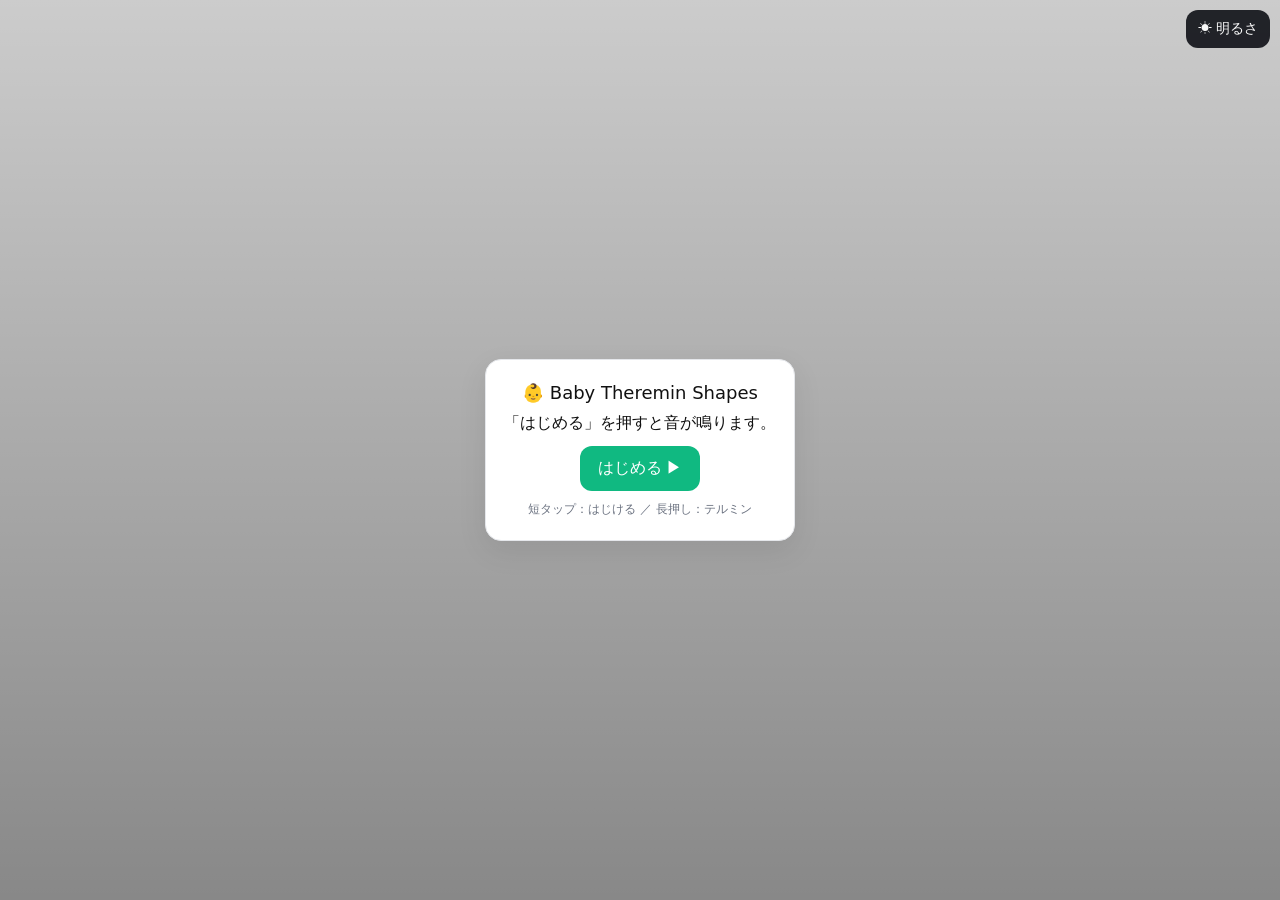
==== index.html @ 258f8c70 "Add files via upload" ====
<!doctype html>
<html lang="ja">
<head>
<meta charset="utf-8" />
<meta name="viewport" content="width=device-width,initial-scale=1,maximum-scale=1,user-scalable=no,viewport-fit=cover"/>
<title>Baby Theremin Shapes — v1.7.2</title>
<link rel="manifest" href="./manifest.json?v=1.7.2">
<meta name="theme-color" content="#ffffff">
<style>
  :root{ --bg:#fafbfe; --panel:#ffffffcc; --text:#10121a; --muted:#6b7280; --stroke1:#1f2937; --stroke2:#ffffff; --glow:#8ab4f8; }
  :root.dark{ --bg:#0f1117; --panel:#20232bcc; --text:#E8EAF2; --muted:#8b90a1; --stroke1:#ffffff; --stroke2:#0f1117; --glow:#8ab4f8; }
  html,body{ height:100%; margin:0; background:var(--bg); color:var(--text); font-family:system-ui,-apple-system,Roboto,"Noto Sans JP",sans-serif; overscroll-behavior:none; }
  #cv{ position:fixed; inset:0; width:100vw; height:100svh; display:block; touch-action:none; background:var(--bg);
      background-image: radial-gradient(ellipse at 20% 10%, #ffffff, transparent 60%), radial-gradient(ellipse at 80% 90%, #f0f4ff, transparent 60%); }
  .controls{ position:fixed; left:0; right:0; bottom:0; padding:12px; display:flex; flex-wrap:wrap; gap:10px; justify-content:center; align-items:center;
    background:var(--panel); backdrop-filter:saturate(1.05) blur(8px); border-top-left-radius:16px; border-top-right-radius:16px;
    transition:opacity .2s ease, visibility .2s ease, transform .2s ease; transform:translateY(8px) }
  .controls *{ touch-action:manipulation }
  .controls.hidden{ opacity:0; visibility:hidden; pointer-events:none; transform:translateY(12px) }
  .btn{appearance:none;border:0;border-radius:14px;background:#2f6feb;color:#fff; padding:12px 16px;font-size:16px;display:inline-flex;align-items:center;gap:8px;cursor:pointer}
  .btn:active{transform:translateY(1px)}
  .iconbtn{appearance:none;border:0;border-radius:12px;background:#0f1117; color:#fff; padding:10px 12px; font-size:14px; opacity:.9}
  .range,.select{display:inline-flex;align-items:center;gap:10px;background:#0f1117; color:#E8EAF2; border-radius:14px;padding:10px 12px; box-shadow:0 2px 8px rgba(0,0,0,.2)}
  input[type="range"]{width:160px}
  select{background:transparent;color:#E8EAF2;border:1px solid #222;padding:8px 10px;border-radius:10px}
  .starter{position:fixed; inset:0; display:flex; align-items:center; justify-content:center; gap:14px; background:linear-gradient(180deg,#ffffffcc,#ffffff88);}
  .starter .card{background:#fff;border:1px solid #e5e7eb;border-radius:16px; padding:22px 18px; box-shadow:0 10px 30px rgba(0,0,0,.08); text-align:center; color:#111}
  .starter .big{font-size:18px; margin-bottom:10px}
  .starter .startbtn{appearance:none;border:0;background:#10b981;color:#fff;border-radius:12px;padding:12px 18px;font-size:16px;cursor:pointer}
  .closer{position:absolute;right:8px;top:-36px;background:#00000080;border:1px solid #ffffff22;color:#fff;padding:6px 10px;border-radius:10px}
  .theme{ position:fixed; right:10px; top:10px; z-index:5 }
</style>
</head>
<body>
<canvas id="cv"></canvas>

<!-- 明るさ/暗さ 切替 -->
<button id="theme" class="iconbtn theme">☀ 明るさ</button>

<!-- スタート画面（音の開始が必要な環境向け） -->
<div id="starter" class="starter">
  <div class="card">
    <div class="big">👶 Baby Theremin Shapes</div>
    <div>「はじめる」を押すと音が鳴ります。</div>
    <div style="margin-top:12px;">
      <button id="startbtn" class="startbtn">はじめる ▶</button>
    </div>
    <div style="margin-top:10px;font-size:12px;color:#6b7280;">短タップ：はじける ／ 長押し：テルミン</div>
  </div>
</div>

<div class="controls hidden" id="controls">
  <button id="closePanel" class="closer">× とじる</button>
  <label class="btn">🎵 おんがくフォルダ<input id="audDir" type="file" webkitdirectory directory multiple accept="audio/*" hidden></label>
  <div class="select">🎶 プリセット
    <select id="preset">
      <option value="none">（なし）</option>
      <option value="cute1">1. きらきら</option>
      <option value="cute2">2. どれみ行進曲</option>
      <option value="cute3">3. ハッピー・ループ</option>
    </select>
  </div>
  <button id="prev" class="btn">← まえ</button>
  <button id="play" class="btn">▶ / ❚❚</button>
  <button id="next" class="btn">つぎ →</button>
  <div class="range">BGM音量 <input id="bgm" type="range" min="0" max="1" step="0.01" value="0.7"></div>
  <div class="range">テルミン音量 <input id="tvol" type="range" min="0" max="1" step="0.01" value="0.25"></div>
  <div class="range">かず <input id="count" type="range" min="5" max="60" step="1" value="26"></div>
  <div class="range">せんの太さ <input id="thick" type="range" min="2" max="16" step="1" value="7"></div>
  <div class="range">ひかり <input id="glow" type="range" min="10" max="70" step="1" value="32"></div>
  <div class="range">ビート反応<input id="beatAmt" type="range" min="0" max="0.5" step="0.01" value="0.22"></div>
</div>

<script>
(function(){
  var cv=document.getElementById('cv'), ctx=cv.getContext('2d',{alpha:false});
  var controls=document.getElementById('controls');
  var closePanel=document.getElementById('closePanel');
  var countUI=document.getElementById('count'), thickUI=document.getElementById('thick'), glowUI=document.getElementById('glow');
  var tvolUI=document.getElementById('tvol');
  var beatAmt=document.getElementById('beatAmt');
  var bgmUI=document.getElementById('bgm');
  var presetSel=document.getElementById('preset');
  var starter=document.getElementById('starter');
  var startbtn=document.getElementById('startbtn');
  var themeBtn=document.getElementById('theme');

  // テーマ切替
  themeBtn.addEventListener('click', function(){
    document.documentElement.classList.toggle('dark');
    themeBtn.textContent = document.documentElement.classList.contains('dark') ? '🌙 暗くする' : '☀ 明るさ';
  });

  // ===== canvas sizing =====
  var dprCap=1.5;
  function fitNow(){
    var dpr=Math.min(window.devicePixelRatio||1,dprCap);
    var vw=(window.visualViewport&&visualViewport.width?visualViewport.width:innerWidth);
    var vh=(window.visualViewport&&visualViewport.height?visualViewport.height:innerHeight);
    var w=Math.floor(vw*dpr), h=Math.floor(vh*dpr);
    if(w>0 && h>0){ cv.width=Math.max(360,w); cv.height=Math.max(360,h); return true; }
    return false;
  }
  function fitEnsure(){ if(!fitNow()){ var id=setInterval(function(){ if(fitNow()){ clearInterval(id); if(shapes.length===0) reset(); } }, 50); } else { if(shapes.length===0) reset(); } }
  fitEnsure();
  addEventListener('resize',fitEnsure,{passive:true});
  addEventListener('orientationchange',fitEnsure,{passive:true});
  if(window.visualViewport){ visualViewport.addEventListener('resize',fitEnsure,{passive:true}); }

  // ===== panel toggle =====
  var activePointers=new Map(); var holdTimer=null;
  function togglePanel(){ controls.classList.toggle('hidden'); }
  function clearPointers(){ activePointers.clear(); if(holdTimer){clearTimeout(holdTimer); holdTimer=null;} }
  function onPointerDownForMenu(e){ activePointers.set(e.pointerId,{x:e.clientX,y:e.clientY}); if(activePointers.size>=2&&!holdTimer){ holdTimer=setTimeout(togglePanel,1000);} }
  function onPointerMoveForMenu(e){ var p=activePointers.get(e.pointerId); if(!p) return; if(Math.abs(e.clientX-p.x)>20||Math.abs(e.clientY-p.y)>20) clearPointers(); }
  function onPointerUpForMenu(){ clearPointers(); }
  cv.addEventListener('pointerdown',onPointerDownForMenu,{passive:false});
  cv.addEventListener('pointermove',onPointerMoveForMenu,{passive:false});
  cv.addEventListener('pointerup',onPointerUpForMenu,{passive:false});
  cv.addEventListener('pointercancel',onPointerUpForMenu,{passive:false});
  var taps=0,tapTimer=null; cv.addEventListener('pointerdown',function(){ taps++; if(taps===1){ tapTimer=setTimeout(function(){taps=0},1200);} if(taps>=3){ clearTimeout(tapTimer); taps=0; togglePanel(); }});
  closePanel.addEventListener('click', function(){ controls.classList.add('hidden'); });

  // ===== audio =====
  var audList=[], audIdx=0, audio=new Audio(); audio.preload="auto";
  var actx=null, analyser=null, thFilter=null, thAmp=null, oscA=null, oscB=null, lfoTrem=null, lfoTremGain=null, lfoVib=null, lfoVibGain=null;
  var envGain=null;
  var pluckOsc=null, pluckFilter=null;
  var bgmBus=null;

  function ensureAudio(){
    if(actx) return;
    var AC=window.AudioContext||window.webkitAudioContext; actx=new AC();
    bgmBus=actx.createGain(); bgmBus.gain.value=parseFloat(bgmUI.value);
    analyser=actx.createAnalyser(); analyser.fftSize=256;

    // Theremin（固定・最小）
    thFilter=actx.createBiquadFilter(); thFilter.type='lowpass'; thFilter.frequency.value=1800;
    envGain=actx.createGain(); envGain.gain.value=0.0;
    thAmp=actx.createGain(); thAmp.gain.value=parseFloat(tvolUI.value);
    oscA=actx.createOscillator(); oscA.type='sine';
    oscB=actx.createOscillator(); oscB.type='sine';
    lfoTrem=actx.createOscillator(); lfoTrem.type='sine'; lfoTrem.frequency.value=0.7;
    lfoTremGain=actx.createGain(); lfoTremGain.gain.value=0.1;
    lfoVib=actx.createOscillator(); lfoVib.type='sine'; lfoVib.frequency.value=5.0;
    lfoVibGain=actx.createGain(); lfoVibGain.gain.value=3.5;

    oscA.connect(thFilter); oscB.connect(thFilter);
    thFilter.connect(envGain).connect(thAmp).connect(analyser).connect(actx.destination);
    lfoVib.connect(lfoVibGain); lfoVibGain.connect(oscA.detune); lfoVibGain.connect(oscB.detune);
    lfoTrem.connect(lfoTremGain).connect(thAmp.gain);

    var src=actx.createMediaElementSource(audio);
    src.connect(bgmBus);
    bgmBus.connect(analyser).connect(actx.destination);

    oscA.start(); oscB.start(); lfoTrem.start(); lfoVib.start();
    updateBgmVol();
  }

  function startAudioFlow(){
    ensureAudio();
    try{ if(actx && actx.state!=='running') actx.resume(); }catch(_){}
    if(starter && starter.parentNode){ starter.parentNode.removeChild(starter); }
  }

  startbtn.addEventListener('click', startAudioFlow);

  function updateBgmVol(){ if(bgmBus&&actx) bgmBus.gain.setTargetAtTime(parseFloat(bgmUI.value),actx.currentTime,0.05); }
  bgmUI.addEventListener('input', function(){ ensureAudio(); updateBgmVol(); });
  tvolUI.addEventListener('input', function(){ ensureAudio(); thAmp && thAmp.gain.setTargetAtTime(parseFloat(tvolUI.value), actx.currentTime, 0.05); });

  // プリセット
  var presetPlaying=false, seqTimer=null, seqPos=0, seqData=null, seqTempo=100;
  function stopPreset(){ presetPlaying=false; if(seqTimer){ clearTimeout(seqTimer); seqTimer=null; } seqPos=0; }
  function startPreset(kind){
    ensureAudio();
    stopPreset();
    var synth = (note,dur)=>{
      var t=actx.currentTime;
      var o=actx.createOscillator(); o.type='triangle';
      var g=actx.createGain(); g.gain.value=0.0;
      var f=440*Math.pow(2,(note-69)/12);
      var lpf=actx.createBiquadFilter(); lpf.type='lowpass'; lpf.frequency.value=2200;
      o.frequency.value=f;
      o.connect(lpf).connect(g).connect(bgmBus);
      g.gain.setValueAtTime(0,t);
      g.gain.linearRampToValueAtTime(0.8,t+0.01);
      g.gain.exponentialRampToValueAtTime(0.0001,t+dur*0.95);
      o.start(t); o.stop(t+dur);
    };

    if(kind==='cute1'){ seqTempo=96; seqData=[60,60,67,67,69,69,67,null, 65,65,64,64,62,62,60,null]; }
    else if(kind==='cute2'){ seqTempo=112; seqData=[60,62,64,65,67,67,67,null, 67,69,71,72,71,69,67,null]; }
    else if(kind==='cute3'){ seqTempo=108; seqData=[60,64,67,72,null, 67,71,74,79,null, 69,72,76,81,null, 65,69,72,77,null]; }
    else{ seqData=null; }

    if(!seqData) return;
    presetPlaying=true;
    (function tick(){
      if(!presetPlaying) return;
      var stepDur = 60/seqTempo;
      var n = seqData[seqPos % seqData.length];
      if(n!=null){
        var t=actx.currentTime;
        var o=actx.createOscillator(); o.type='triangle';
        var g=actx.createGain(); g.gain.value=0.0;
        var f=440*Math.pow(2,(n-69)/12);
        var lpf=actx.createBiquadFilter(); lpf.type='lowpass'; lpf.frequency.value=2200;
        o.frequency.value=f;
        o.connect(lpf).connect(g).connect(bgmBus);
        g.gain.setValueAtTime(0,t);
        g.gain.linearRampToValueAtTime(0.8,t+0.01);
        g.gain.exponentialRampToValueAtTime(0.0001,t+stepDur*0.95);
        o.start(t); o.stop(t+stepDur);
      }
      seqPos++;
      seqTimer = setTimeout(tick, stepDur*1000);
    })();
  }
  presetSel.addEventListener('change', function(){
    stopPreset();
    if(presetSel.value==='none'){ return; }
    try{ audio.pause(); }catch(_){}
    startAudioFlow();
    startPreset(presetSel.value);
  });

  // フォルダBGM
  function naturalSort(a,b){ return a.name.localeCompare(b.name,'ja',{numeric:true}); }
  document.getElementById('audDir').addEventListener('change', function(e){
    startAudioFlow();
    audList = Array.prototype.slice.call(e.target.files).filter(function(f){return f.type.indexOf('audio/')===0;}).sort(naturalSort);
    audIdx=0; if(audList.length){ presetSel.value='none'; stopPreset(); playIndex(audIdx); }
  });
  function playIndex(i){ if(!audList.length) return; presetSel.value='none'; stopPreset(); audio.src=URL.createObjectURL(audList[i]); ensureAudio(); try{ if(actx && actx.state!=='running') actx.resume(); audio.play(); }catch(_){ } }
  document.getElementById('next').addEventListener('click',function(){
    if(presetSel.value!=='none'){ seqPos=0; return; }
    if(!audList.length)return; audIdx=(audIdx+1)%audList.length; playIndex(audIdx);
  });
  document.getElementById('prev').addEventListener('click',function(){
    if(presetSel.value!=='none'){ seqPos=0; return; }
    if(!audList.length)return; audIdx=(audIdx-1+audList.length)%audList.length; playIndex(audIdx);
  });
  document.getElementById('play').addEventListener('click',function(){
    startAudioFlow();
    if(presetSel.value!=='none'){
      if(presetPlaying){ stopPreset(); } else { startPreset(presetSel.value); }
      return;
    }
    if(actx && actx.state!=='running') try{actx.resume();}catch(_){ }
    if(audio.paused){ try{audio.play();}catch(_){ } } else { audio.pause(); }
  });
  audio.addEventListener('ended', function(){ if(audList.length){ audIdx=(audIdx+1)%audList.length; playIndex(audIdx); } else { audio.currentTime=0; audio.play(); } });

  // ===== interaction =====
  var pressStart=0, dragging=false;
  var lastPos={x:null,y:null};
  var chime=new Audio("./Chime.mp3"); chime.volume=0.3;

  cv.addEventListener('pointerdown', function(e){
    startAudioFlow();
    pressStart=Date.now();
    dragging=true;
    updateLastPos(e);
  });
  cv.addEventListener('pointermove', function(e){
    if(!dragging) return;
    updateLastPos(e);
    if(Date.now()-pressStart>180){
      onThereminDrag(e);
      gateOn();
    }
  });
  function onThereminDrag(e){
    var p=getCanvasPos(e); if(!p) return;
    var beta=(p.y/cv.height - 0.5)*360;
    setPitchFromBeta(beta);
  }
  function updateLastPos(e){
    var p=getCanvasPos(e);
    if(p){ lastPos=p; }
  }
  function getCanvasPos(e){
    var rect=cv.getBoundingClientRect();
    var x=(e.clientX-rect.left)/rect.width*cv.width;
    var y=(e.clientY-rect.top)/rect.height*cv.height;
    if(isFinite(x)&&isFinite(y)) return {x:x,y:y};
    return null;
  }

  window.addEventListener('pointerup', function(e){
    if(!dragging) return;
    dragging=false;
    var dur=Date.now()-pressStart;
    if(dur<=180){
      doPluck();
      try{ chime.currentTime=0; chime.play(); }catch(_){}
      doBurst(e);
    }else{
      gateOff();
    }
  });
  cv.addEventListener('pointercancel', function(){ dragging=false; gateOff(); });

  function doPluck(){
    if(!actx) return;
    var now=actx.currentTime;
    pluckOsc=actx.createOscillator(); pluckOsc.type='triangle';
    var g=actx.createGain(); g.gain.value=0.0;
    pluckFilter=actx.createBiquadFilter(); pluckFilter.type='lowpass'; pluckFilter.frequency.value=2400;
    pluckOsc.connect(pluckFilter).connect(g).connect(actx.destination);
    var f=window.pitchHz||440; pluckOsc.frequency.value=f;
    g.gain.setValueAtTime(0,now);
    g.gain.linearRampToValueAtTime(0.9, now+0.01);
    g.gain.exponentialRampToValueAtTime(0.0001, now+0.35);
    pluckOsc.start(now); pluckOsc.stop(now+0.5);
  }

  function gateOn(){ if(!actx||!envGain) return; var t=actx.currentTime; envGain.gain.cancelScheduledValues(t); envGain.gain.setTargetAtTime(1.0,t,0.06); }
  function gateOff(){ if(!actx||!envGain) return; var t=actx.currentTime; envGain.gain.cancelScheduledValues(t); envGain.gain.setTargetAtTime(0.0,t,0.12); }

  // Pitch mapping（固定120〜900Hz）
  function setPitchFromBeta(beta){
    var pmin=120, pmax=900;
    var n=Math.min(1,Math.max(0,(beta+180)/360));
    var curve=Math.sin(n*Math.PI);
    window.pitchHz = pmin + curve*(pmax-pmin);
    if(actx&&oscA&&oscB){
      var t=actx.currentTime;
      oscA.frequency.setTargetAtTime(window.pitchHz,t,0.02);
      oscB.frequency.setTargetAtTime(window.pitchHz,t,0.02);
    }
    if(actx&&thFilter){
      thFilter.frequency.setTargetAtTime(1400 + curve*1200, actx.currentTime, 0.06);
    }
  }

  // draw loop（明るい配色と強めの輪郭）
  var t=0, visScale=1, beatBoost=0;
  var lineBase, glow;
  var COLORS=["#2563eb","#ef4444","#f59e0b","#10b981","#8b5cf6"], TYPES=["circle","triangle","square","star","heart"], shapes=[];
  function starPath(r,s){ var p=new Path2D(), st=Math.PI/s; p.moveTo(r,0); for(var i=0;i<s*2;i++){ var rr=(i%2===0)?r:r*0.45; var a=i*st; p.lineTo(Math.cos(a)*rr,Math.sin(a)*rr);} p.closePath(); return p; }
  function heartPath(r){ var p=new Path2D(); p.moveTo(0,-r*0.2); p.bezierCurveTo(r*0.9,-r*0.9, r*1.4,r*0.5, 0,r*1.2); p.bezierCurveTo(-r*1.4,r*0.5, -r*0.9,-r*0.9, 0,-r*0.2); return p; }
  var starCache=new Map(), heartCache=new Map(); function getStar(r){ var k=r|0; if(!starCache.has(k)) starCache.set(k,starPath(k,5)); return starCache.get(k);} function getHeart(r){ var k=r|0; if(!heartCache.has(k)) heartCache.set(k,heartPath(k)); return heartCache.get(k); }
  function reset(){ shapes.length=0; var n=Math.max(5,(countUI.value|0)); for(var i=0;i<n;i++){ var type=TYPES[i%TYPES.length], r=70*(0.6+Math.random()*0.6), x=Math.random()*cv.width, y=Math.random()*cv.height, rot=Math.random()*Math.PI*2, vx=(Math.random()-0.5)*0.5, vy=(Math.random()-0.5)*0.5, color=COLORS[i%COLORS.length]; shapes.push({type:type,x:x,y:y,r:r,rot:rot,vx:vx,vy:vy,pulse:0,color:color,flash:0}); } }
  reset();
  document.getElementById('count').addEventListener('input', reset);

  function doBurst(e){
    var p=getCanvasPos(e) || lastPos;
    if(!p) return;
    var px=p.x, py=p.y;
    for(var i=0;i<shapes.length;i++){
      var s=shapes[i];
      var ang=Math.atan2(s.y-py, s.x-px);
      var f=4.5 + Math.random()*3.0;
      s.vx += Math.cos(ang)*f; s.vy += Math.sin(ang)*f;
      s.pulse = Math.min(1.5, s.pulse+1.2);
      s.flash = 1.0;
    }
  }

  function draw(){
    var w=cv.width,h=cv.height;
    ctx.fillStyle=getComputedStyle(document.documentElement).getPropertyValue('--bg').trim() || '#ffffff';
    ctx.fillRect(0,0,w,h);
    lineBase=parseFloat(thickUI.value);
    glow=parseFloat(glowUI.value);
    var pmin=120, pmax=900;
    var pnorm=Math.min(1, Math.max(0, (window.pitchHz - pmin) / Math.max(1,(pmax-pmin)) ));
    var add=0;
    if(analyser){
      var data=new Uint8Array(analyser.frequencyBinCount);
      analyser.getByteFrequencyData(data);
      var sum=0; for(var i=0;i<data.length;i++){ var v=data[i]/255; sum+=v*v; }
      var rms=Math.sqrt(sum/data.length);
      beatBoost += (rms - beatBoost)*0.08;
      add = beatBoost * parseFloat(beatAmt.value);
    }
    var targetScale = (0.5 + 1.1*pnorm) + add;
    visScale += (targetScale - visScale) * 0.15;

    for(var i=0;i<shapes.length;i++){
      var s=shapes[i];
      s.x+=s.vx; s.y+=s.vy; s.rot+=0.008;
      if(s.x<s.r){s.x=s.r; s.vx=Math.abs(s.vx);} if(s.x>w-s.r){s.x=w-s.r; s.vx=-Math.abs(s.vx);}
      if(s.y<s.r){s.y=s.r; s.vy=Math.abs(s.vy);} if(s.y>h-s.r){s.y=h-s.r; s.vy=-Math.abs(s.vy);}
      s.vx*=0.992; s.vy*=0.992;
      var base=1+0.07*Math.sin(t*0.03+s.x*0.003)+s.pulse*0.25;
      var rr=s.r*base*visScale; s.pulse*=0.92;
      ctx.save(); ctx.translate(s.x,s.y); ctx.rotate(s.rot);
      ctx.lineJoin="round"; ctx.lineCap="round";
      ctx.shadowColor=s.color; ctx.shadowBlur=glow*2; ctx.strokeStyle=s.color; ctx.lineWidth=lineBase*2.6; drawShape(s.type,rr);
      ctx.shadowBlur=glow*0.2; ctx.strokeStyle=getComputedStyle(document.documentElement).getPropertyValue('--stroke1').trim() || '#1f2937'; ctx.lineWidth=Math.max(1,lineBase*0.9); drawShape(s.type,rr);
      ctx.restore();
    }
    t++; requestAnimationFrame(draw);
  }
  function drawShape(type,r){ if(type==="circle"){ctx.beginPath(); ctx.arc(0,0,r,0,Math.PI*2); ctx.stroke(); return;} if(type==="triangle"){ctx.beginPath(); var h=r*1.1; ctx.moveTo(0,-h); ctx.lineTo(h*Math.sin(Math.PI/3), h*Math.cos(Math.PI/3)); ctx.lineTo(-h*Math.sin(Math.PI/3), h*Math.cos(Math.PI/3)); ctx.closePath(); ctx.stroke(); return;} if(type==="square"){ ctx.strokeRect(-r,-r,r*2,r*2); return;} if(type==="star"){ ctx.stroke(getStar(r)); return;} if(type==="heart"){ ctx.stroke(getHeart(r)); return;} }
  requestAnimationFrame(draw);

})();</script>
<script>
if("serviceWorker" in navigator){ navigator.serviceWorker.register("./sw.js?v=1.7.2"); }
</script>
</body>
</html>
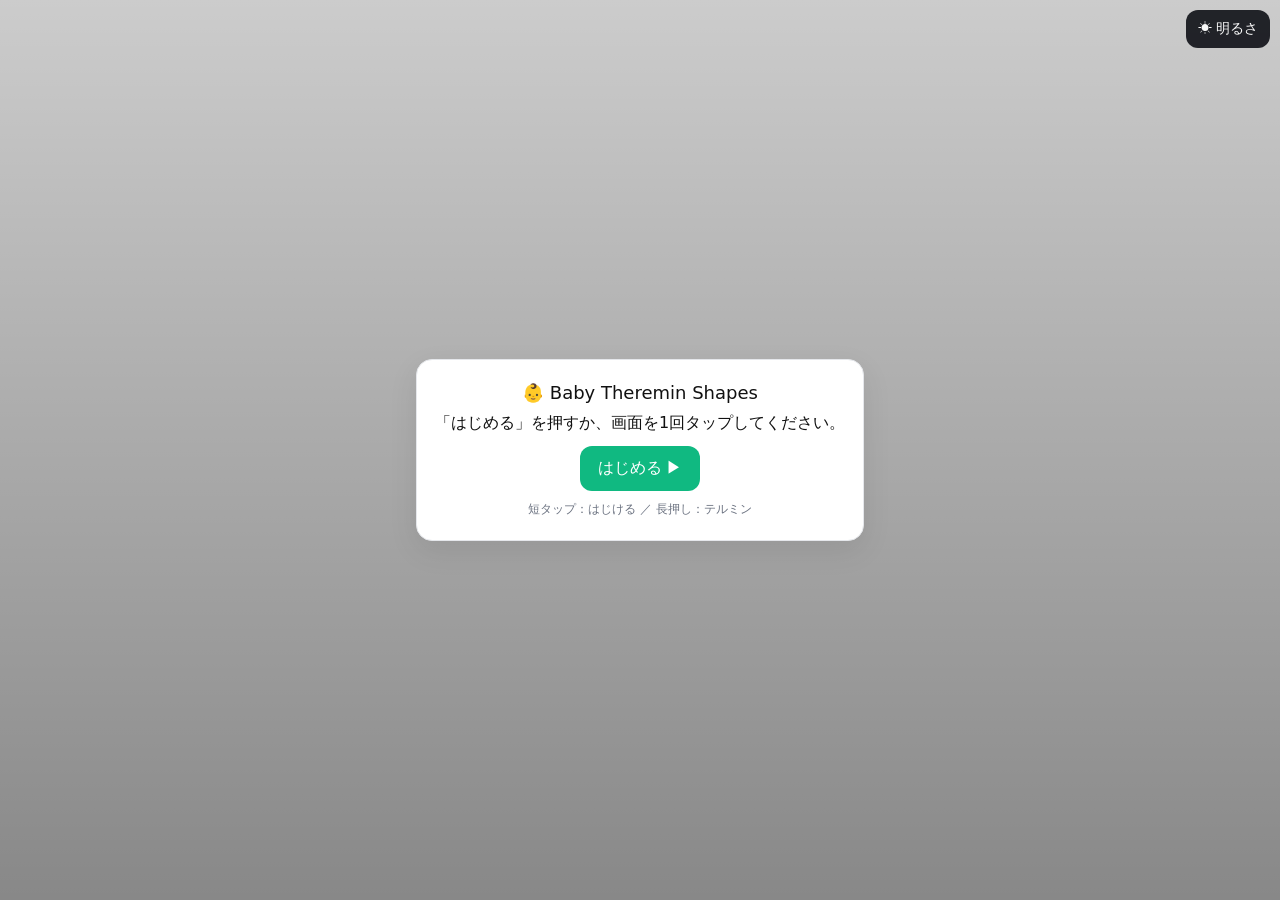
==== commit 0395aca3: "Add files via upload" ====
--- a/index.html
+++ b/index.html
@@ -3,15 +3,16 @@
 <head>
 <meta charset="utf-8" />
 <meta name="viewport" content="width=device-width,initial-scale=1,maximum-scale=1,user-scalable=no,viewport-fit=cover"/>
-<title>Baby Theremin Shapes — v1.7.2</title>
-<link rel="manifest" href="./manifest.json?v=1.7.2">
+<title>Baby Theremin Shapes — v1.7.3</title>
+<link rel="manifest" href="./manifest.json?v=1.7.3">
 <meta name="theme-color" content="#ffffff">
 <style>
   :root{ --bg:#fafbfe; --panel:#ffffffcc; --text:#10121a; --muted:#6b7280; --stroke1:#1f2937; --stroke2:#ffffff; --glow:#8ab4f8; }
   :root.dark{ --bg:#0f1117; --panel:#20232bcc; --text:#E8EAF2; --muted:#8b90a1; --stroke1:#ffffff; --stroke2:#0f1117; --glow:#8ab4f8; }
   html,body{ height:100%; margin:0; background:var(--bg); color:var(--text); font-family:system-ui,-apple-system,Roboto,"Noto Sans JP",sans-serif; overscroll-behavior:none; }
-  #cv{ position:fixed; inset:0; width:100vw; height:100svh; display:block; touch-action:none; background:var(--bg);
-      background-image: radial-gradient(ellipse at 20% 10%, #ffffff, transparent 60%), radial-gradient(ellipse at 80% 90%, #f0f4ff, transparent 60%); }
+  #cv{ position:fixed; inset:0; width:100vw; height:100svh; display:block; background:var(--bg);
+      background-image: radial-gradient(ellipse at 20% 10%, #ffffff, transparent 60%), radial-gradient(ellipse at 80% 90%, #f0f4ff, transparent 60%);
+      pointer-events:none; /* 開始前はキャンバスをクリック不可に */ }
   .controls{ position:fixed; left:0; right:0; bottom:0; padding:12px; display:flex; flex-wrap:wrap; gap:10px; justify-content:center; align-items:center;
     background:var(--panel); backdrop-filter:saturate(1.05) blur(8px); border-top-left-radius:16px; border-top-right-radius:16px;
     transition:opacity .2s ease, visibility .2s ease, transform .2s ease; transform:translateY(8px) }
@@ -19,31 +20,28 @@
   .controls.hidden{ opacity:0; visibility:hidden; pointer-events:none; transform:translateY(12px) }
   .btn{appearance:none;border:0;border-radius:14px;background:#2f6feb;color:#fff; padding:12px 16px;font-size:16px;display:inline-flex;align-items:center;gap:8px;cursor:pointer}
   .btn:active{transform:translateY(1px)}
-  .iconbtn{appearance:none;border:0;border-radius:12px;background:#0f1117; color:#fff; padding:10px 12px; font-size:14px; opacity:.9}
+  .iconbtn{appearance:none;border:0;border-radius:12px;background:#0f1117; color:#fff; padding:10px 12px; font-size:14px; opacity:.9; z-index:10001; position:fixed; right:10px; top:10px;}
   .range,.select{display:inline-flex;align-items:center;gap:10px;background:#0f1117; color:#E8EAF2; border-radius:14px;padding:10px 12px; box-shadow:0 2px 8px rgba(0,0,0,.2)}
   input[type="range"]{width:160px}
   select{background:transparent;color:#E8EAF2;border:1px solid #222;padding:8px 10px;border-radius:10px}
-  .starter{position:fixed; inset:0; display:flex; align-items:center; justify-content:center; gap:14px; background:linear-gradient(180deg,#ffffffcc,#ffffff88);}
+  .starter{position:fixed; inset:0; display:flex; align-items:center; justify-content:center; gap:14px; background:linear-gradient(180deg,#ffffffcc,#ffffff88); z-index:10000;}
   .starter .card{background:#fff;border:1px solid #e5e7eb;border-radius:16px; padding:22px 18px; box-shadow:0 10px 30px rgba(0,0,0,.08); text-align:center; color:#111}
   .starter .big{font-size:18px; margin-bottom:10px}
-  .starter .startbtn{appearance:none;border:0;background:#10b981;color:#fff;border-radius:12px;padding:12px 18px;font-size:16px;cursor:pointer}
+  .starter .startbtn{appearance:none;border:0;background:#10b981;color:#fff;border-radius:12px;padding:12px 18px;font-size:16px;cursor:pointer; pointer-events:auto;}
   .closer{position:absolute;right:8px;top:-36px;background:#00000080;border:1px solid #ffffff22;color:#fff;padding:6px 10px;border-radius:10px}
-  .theme{ position:fixed; right:10px; top:10px; z-index:5 }
 </style>
 </head>
 <body>
 <canvas id="cv"></canvas>
 
-<!-- 明るさ/暗さ 切替 -->
-<button id="theme" class="iconbtn theme">☀ 明るさ</button>
-
-<!-- スタート画面（音の開始が必要な環境向け） -->
+<button id="theme" class="iconbtn">☀ 明るさ</button>
+
 <div id="starter" class="starter">
   <div class="card">
     <div class="big">👶 Baby Theremin Shapes</div>
-    <div>「はじめる」を押すと音が鳴ります。</div>
+    <div>「はじめる」を押すか、画面を1回タップしてください。</div>
     <div style="margin-top:12px;">
-      <button id="startbtn" class="startbtn">はじめる ▶</button>
+      <button id="startbtn" class="startbtn" aria-role="button">はじめる ▶</button>
     </div>
     <div style="margin-top:10px;font-size:12px;color:#6b7280;">短タップ：はじける ／ 長押し：テルミン</div>
   </div>
@@ -86,7 +84,8 @@
   var themeBtn=document.getElementById('theme');
 
   // テーマ切替
-  themeBtn.addEventListener('click', function(){
+  themeBtn.addEventListener('click', function(e){
+    e.stopPropagation();
     document.documentElement.classList.toggle('dark');
     themeBtn.textContent = document.documentElement.classList.contains('dark') ? '🌙 暗くする' : '☀ 明るさ';
   });
@@ -114,12 +113,17 @@
   function onPointerDownForMenu(e){ activePointers.set(e.pointerId,{x:e.clientX,y:e.clientY}); if(activePointers.size>=2&&!holdTimer){ holdTimer=setTimeout(togglePanel,1000);} }
   function onPointerMoveForMenu(e){ var p=activePointers.get(e.pointerId); if(!p) return; if(Math.abs(e.clientX-p.x)>20||Math.abs(e.clientY-p.y)>20) clearPointers(); }
   function onPointerUpForMenu(){ clearPointers(); }
-  cv.addEventListener('pointerdown',onPointerDownForMenu,{passive:false});
-  cv.addEventListener('pointermove',onPointerMoveForMenu,{passive:false});
-  cv.addEventListener('pointerup',onPointerUpForMenu,{passive:false});
-  cv.addEventListener('pointercancel',onPointerUpForMenu,{passive:false});
-  var taps=0,tapTimer=null; cv.addEventListener('pointerdown',function(){ taps++; if(taps===1){ tapTimer=setTimeout(function(){taps=0},1200);} if(taps>=3){ clearTimeout(tapTimer); taps=0; togglePanel(); }});
-  closePanel.addEventListener('click', function(){ controls.classList.add('hidden'); });
+
+  // キャンバスは開始後にのみ操作を受け付ける
+  function enableCanvasInteractions(){
+    cv.style.pointerEvents='auto';
+    cv.addEventListener('pointerdown',onPointerDownForMenu,{passive:false});
+    cv.addEventListener('pointermove',onPointerMoveForMenu,{passive:false});
+    cv.addEventListener('pointerup',onPointerUpForMenu,{passive:false});
+    cv.addEventListener('pointercancel',onPointerUpForMenu,{passive:false});
+    var taps=0,tapTimer=null; cv.addEventListener('pointerdown',function(){ taps++; if(taps===1){ tapTimer=setTimeout(function(){taps=0},1200);} if(taps>=3){ clearTimeout(tapTimer); taps=0; togglePanel(); }});
+    closePanel.addEventListener('click', function(){ controls.classList.add('hidden'); });
+  }
 
   // ===== audio =====
   var audList=[], audIdx=0, audio=new Audio(); audio.preload="auto";
@@ -162,9 +166,12 @@
     ensureAudio();
     try{ if(actx && actx.state!=='running') actx.resume(); }catch(_){}
     if(starter && starter.parentNode){ starter.parentNode.removeChild(starter); }
-  }
-
-  startbtn.addEventListener('click', startAudioFlow);
+    enableCanvasInteractions();
+  }
+
+  // どこをタップしても1回目で開始（保険）
+  document.addEventListener('pointerdown', function once(){ startAudioFlow(); document.removeEventListener('pointerdown', once, {capture:false}); }, {capture:false, once:true});
+  startbtn.addEventListener('click', function(e){ e.stopPropagation(); startAudioFlow(); });
 
   function updateBgmVol(){ if(bgmBus&&actx) bgmBus.gain.setTargetAtTime(parseFloat(bgmUI.value),actx.currentTime,0.05); }
   bgmUI.addEventListener('input', function(){ ensureAudio(); updateBgmVol(); });
@@ -258,20 +265,6 @@
   var lastPos={x:null,y:null};
   var chime=new Audio("./Chime.mp3"); chime.volume=0.3;
 
-  cv.addEventListener('pointerdown', function(e){
-    startAudioFlow();
-    pressStart=Date.now();
-    dragging=true;
-    updateLastPos(e);
-  });
-  cv.addEventListener('pointermove', function(e){
-    if(!dragging) return;
-    updateLastPos(e);
-    if(Date.now()-pressStart>180){
-      onThereminDrag(e);
-      gateOn();
-    }
-  });
   function onThereminDrag(e){
     var p=getCanvasPos(e); if(!p) return;
     var beta=(p.y/cv.height - 0.5)*360;
@@ -288,20 +281,6 @@
     if(isFinite(x)&&isFinite(y)) return {x:x,y:y};
     return null;
   }
-
-  window.addEventListener('pointerup', function(e){
-    if(!dragging) return;
-    dragging=false;
-    var dur=Date.now()-pressStart;
-    if(dur<=180){
-      doPluck();
-      try{ chime.currentTime=0; chime.play(); }catch(_){}
-      doBurst(e);
-    }else{
-      gateOff();
-    }
-  });
-  cv.addEventListener('pointercancel', function(){ dragging=false; gateOff(); });
 
   function doPluck(){
     if(!actx) return;
@@ -320,7 +299,6 @@
   function gateOn(){ if(!actx||!envGain) return; var t=actx.currentTime; envGain.gain.cancelScheduledValues(t); envGain.gain.setTargetAtTime(1.0,t,0.06); }
   function gateOff(){ if(!actx||!envGain) return; var t=actx.currentTime; envGain.gain.cancelScheduledValues(t); envGain.gain.setTargetAtTime(0.0,t,0.12); }
 
-  // Pitch mapping（固定120〜900Hz）
   function setPitchFromBeta(beta){
     var pmin=120, pmax=900;
     var n=Math.min(1,Math.max(0,(beta+180)/360));
@@ -336,7 +314,31 @@
     }
   }
 
-  // draw loop（明るい配色と強めの輪郭）
+  // gesture handlers active only after start
+  function attachGestureHandlers(){
+    cv.addEventListener('pointerdown', function(e){
+      pressStart=Date.now(); dragging=true; updateLastPos(e);
+    });
+    cv.addEventListener('pointermove', function(e){
+      if(!dragging) return;
+      updateLastPos(e);
+      if(Date.now()-pressStart>180){ onThereminDrag(e); gateOn(); }
+    });
+    window.addEventListener('pointerup', function(e){
+      if(!dragging) return;
+      dragging=false;
+      var dur=Date.now()-pressStart;
+      if(dur<=180){
+        doPluck();
+        try{ var chime=new Audio("./Chime.mp3"); chime.volume=0.3; chime.currentTime=0; chime.play(); }catch(_){}
+        doBurst(e);
+      } else { gateOff(); }
+    });
+    cv.addEventListener('pointercancel', function(){ dragging=false; gateOff(); });
+  }
+  attachGestureHandlers();
+
+  // draw loop
   var t=0, visScale=1, beatBoost=0;
   var lineBase, glow;
   var COLORS=["#2563eb","#ef4444","#f59e0b","#10b981","#8b5cf6"], TYPES=["circle","triangle","square","star","heart"], shapes=[];
@@ -345,7 +347,6 @@
   var starCache=new Map(), heartCache=new Map(); function getStar(r){ var k=r|0; if(!starCache.has(k)) starCache.set(k,starPath(k,5)); return starCache.get(k);} function getHeart(r){ var k=r|0; if(!heartCache.has(k)) heartCache.set(k,heartPath(k)); return heartCache.get(k); }
   function reset(){ shapes.length=0; var n=Math.max(5,(countUI.value|0)); for(var i=0;i<n;i++){ var type=TYPES[i%TYPES.length], r=70*(0.6+Math.random()*0.6), x=Math.random()*cv.width, y=Math.random()*cv.height, rot=Math.random()*Math.PI*2, vx=(Math.random()-0.5)*0.5, vy=(Math.random()-0.5)*0.5, color=COLORS[i%COLORS.length]; shapes.push({type:type,x:x,y:y,r:r,rot:rot,vx:vx,vy:vy,pulse:0,color:color,flash:0}); } }
   reset();
-  document.getElementById('count').addEventListener('input', reset);
 
   function doBurst(e){
     var p=getCanvasPos(e) || lastPos;
@@ -402,7 +403,7 @@
 
 })();</script>
 <script>
-if("serviceWorker" in navigator){ navigator.serviceWorker.register("./sw.js?v=1.7.2"); }
+if("serviceWorker" in navigator){ navigator.serviceWorker.register("./sw.js?v=1.7.3"); }
 </script>
 </body>
 </html>
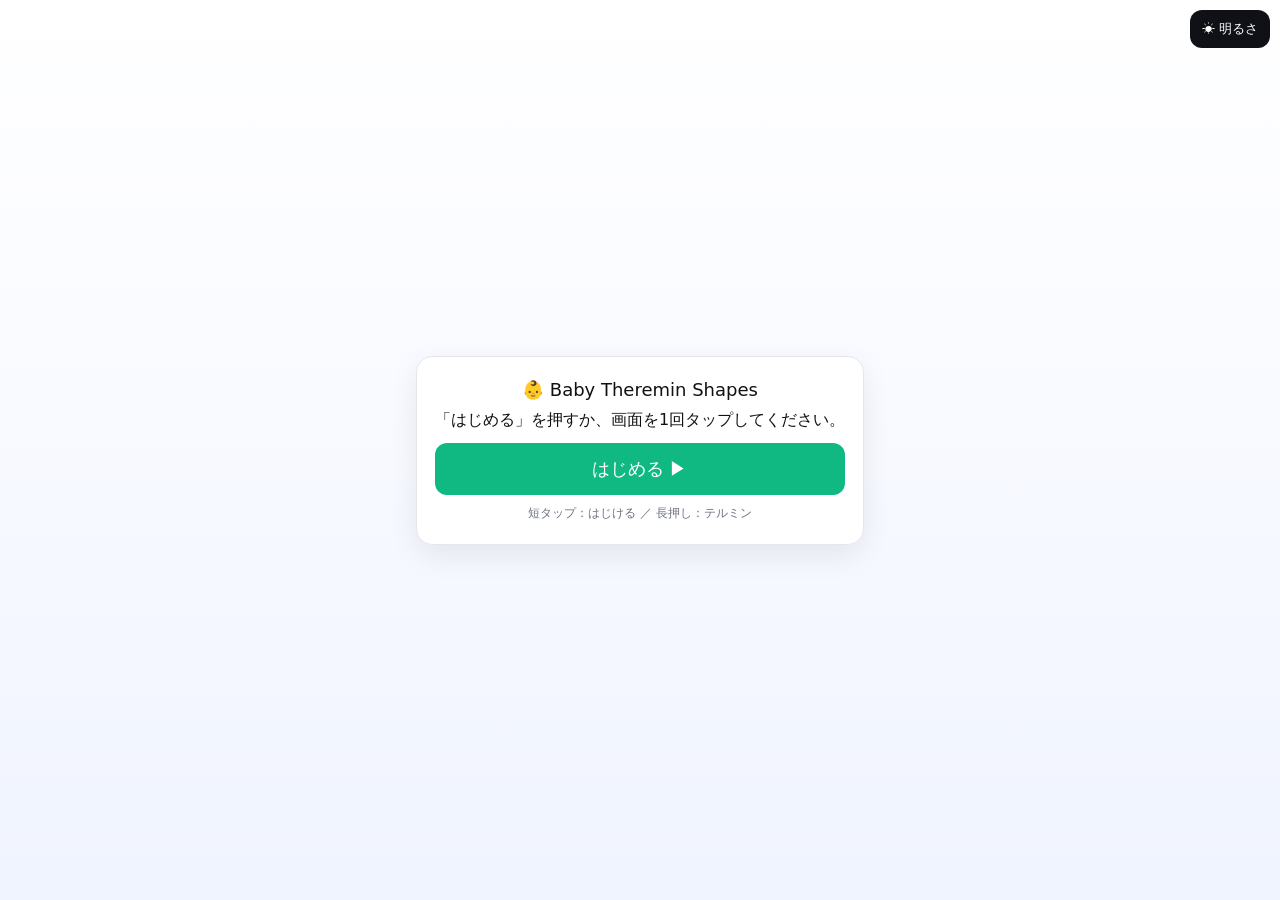
==== commit 7b462b14: "Add files via upload" ====
--- a/index.html
+++ b/index.html
@@ -3,52 +3,46 @@
 <head>
 <meta charset="utf-8" />
 <meta name="viewport" content="width=device-width,initial-scale=1,maximum-scale=1,user-scalable=no,viewport-fit=cover"/>
-<title>Baby Theremin Shapes — v1.7.3</title>
-<link rel="manifest" href="./manifest.json?v=1.7.3">
+<title>Baby Theremin Shapes — v1.7.4</title>
+<link rel="manifest" href="./manifest.json?v=1.7.4">
 <meta name="theme-color" content="#ffffff">
 <style>
-  :root{ --bg:#fafbfe; --panel:#ffffffcc; --text:#10121a; --muted:#6b7280; --stroke1:#1f2937; --stroke2:#ffffff; --glow:#8ab4f8; }
-  :root.dark{ --bg:#0f1117; --panel:#20232bcc; --text:#E8EAF2; --muted:#8b90a1; --stroke1:#ffffff; --stroke2:#0f1117; --glow:#8ab4f8; }
+  :root{ --bg:#fafbfe; --panel:#ffffffcc; --text:#10121a; --muted:#6b7280; --stroke1:#1f2937; }
   html,body{ height:100%; margin:0; background:var(--bg); color:var(--text); font-family:system-ui,-apple-system,Roboto,"Noto Sans JP",sans-serif; overscroll-behavior:none; }
-  #cv{ position:fixed; inset:0; width:100vw; height:100svh; display:block; background:var(--bg);
-      background-image: radial-gradient(ellipse at 20% 10%, #ffffff, transparent 60%), radial-gradient(ellipse at 80% 90%, #f0f4ff, transparent 60%);
-      pointer-events:none; /* 開始前はキャンバスをクリック不可に */ }
+  #app{ position:fixed; inset:0; }
+  .starter{position:absolute; inset:0; display:flex; align-items:center; justify-content:center; background:linear-gradient(180deg,#ffffff,#f0f4ff); z-index:10;}
+  .starter .card{background:#fff;border:1px solid #e5e7eb;border-radius:16px; padding:22px 18px; box-shadow:0 10px 30px rgba(0,0,0,.08); text-align:center; color:#111; max-width:90vw}
+  .starter .big{font-size:18px; margin-bottom:10px}
+  .starter .startbtn{appearance:none;border:0;background:#10b981;color:#fff;border-radius:12px;padding:14px 22px;font-size:18px;cursor:pointer; width:100%;}
+  .small{font-size:12px;color:#6b7280;margin-top:10px}
   .controls{ position:fixed; left:0; right:0; bottom:0; padding:12px; display:flex; flex-wrap:wrap; gap:10px; justify-content:center; align-items:center;
-    background:var(--panel); backdrop-filter:saturate(1.05) blur(8px); border-top-left-radius:16px; border-top-right-radius:16px;
+    background:#ffffffcc; backdrop-filter:saturate(1.05) blur(8px); border-top-left-radius:16px; border-top-right-radius:16px;
     transition:opacity .2s ease, visibility .2s ease, transform .2s ease; transform:translateY(8px) }
-  .controls *{ touch-action:manipulation }
   .controls.hidden{ opacity:0; visibility:hidden; pointer-events:none; transform:translateY(12px) }
   .btn{appearance:none;border:0;border-radius:14px;background:#2f6feb;color:#fff; padding:12px 16px;font-size:16px;display:inline-flex;align-items:center;gap:8px;cursor:pointer}
-  .btn:active{transform:translateY(1px)}
-  .iconbtn{appearance:none;border:0;border-radius:12px;background:#0f1117; color:#fff; padding:10px 12px; font-size:14px; opacity:.9; z-index:10001; position:fixed; right:10px; top:10px;}
   .range,.select{display:inline-flex;align-items:center;gap:10px;background:#0f1117; color:#E8EAF2; border-radius:14px;padding:10px 12px; box-shadow:0 2px 8px rgba(0,0,0,.2)}
   input[type="range"]{width:160px}
   select{background:transparent;color:#E8EAF2;border:1px solid #222;padding:8px 10px;border-radius:10px}
-  .starter{position:fixed; inset:0; display:flex; align-items:center; justify-content:center; gap:14px; background:linear-gradient(180deg,#ffffffcc,#ffffff88); z-index:10000;}
-  .starter .card{background:#fff;border:1px solid #e5e7eb;border-radius:16px; padding:22px 18px; box-shadow:0 10px 30px rgba(0,0,0,.08); text-align:center; color:#111}
-  .starter .big{font-size:18px; margin-bottom:10px}
-  .starter .startbtn{appearance:none;border:0;background:#10b981;color:#fff;border-radius:12px;padding:12px 18px;font-size:16px;cursor:pointer; pointer-events:auto;}
-  .closer{position:absolute;right:8px;top:-36px;background:#00000080;border:1px solid #ffffff22;color:#fff;padding:6px 10px;border-radius:10px}
+  #theme{ position:fixed; right:10px; top:10px; z-index:20; appearance:none; border:0; border-radius:12px; background:#0f1117; color:#fff; padding:10px 12px; }
 </style>
 </head>
 <body>
-<canvas id="cv"></canvas>
-
-<button id="theme" class="iconbtn">☀ 明るさ</button>
-
-<div id="starter" class="starter">
-  <div class="card">
-    <div class="big">👶 Baby Theremin Shapes</div>
-    <div>「はじめる」を押すか、画面を1回タップしてください。</div>
-    <div style="margin-top:12px;">
-      <button id="startbtn" class="startbtn" aria-role="button">はじめる ▶</button>
+<div id="app">
+  <button id="theme">☀ 明るさ</button>
+  <div id="starter" class="starter">
+    <div class="card">
+      <div class="big">👶 Baby Theremin Shapes</div>
+      <div>「はじめる」を押すか、画面を1回タップしてください。</div>
+      <div style="margin-top:12px;">
+        <button id="startbtn" class="startbtn">はじめる ▶</button>
+      </div>
+      <div class="small">短タップ：はじける ／ 長押し：テルミン</div>
     </div>
-    <div style="margin-top:10px;font-size:12px;color:#6b7280;">短タップ：はじける ／ 長押し：テルミン</div>
   </div>
+  <!-- canvasは起動後にJSで生成 -->
 </div>
 
 <div class="controls hidden" id="controls">
-  <button id="closePanel" class="closer">× とじる</button>
   <label class="btn">🎵 おんがくフォルダ<input id="audDir" type="file" webkitdirectory directory multiple accept="audio/*" hidden></label>
   <div class="select">🎶 プリセット
     <select id="preset">
@@ -71,66 +65,34 @@
 
 <script>
 (function(){
-  var cv=document.getElementById('cv'), ctx=cv.getContext('2d',{alpha:false});
+  var app = document.getElementById('app');
+  var starter = document.getElementById('starter');
+  var startbtn = document.getElementById('startbtn');
+  var themeBtn = document.getElementById('theme');
   var controls=document.getElementById('controls');
-  var closePanel=document.getElementById('closePanel');
-  var countUI=document.getElementById('count'), thickUI=document.getElementById('thick'), glowUI=document.getElementById('glow');
-  var tvolUI=document.getElementById('tvol');
-  var beatAmt=document.getElementById('beatAmt');
-  var bgmUI=document.getElementById('bgm');
-  var presetSel=document.getElementById('preset');
-  var starter=document.getElementById('starter');
-  var startbtn=document.getElementById('startbtn');
-  var themeBtn=document.getElementById('theme');
-
-  // テーマ切替
+
+  function makeCanvas(){
+    var cv=document.createElement('canvas');
+    cv.id='cv'; cv.style.position='fixed'; cv.style.inset='0'; cv.style.width='100vw'; cv.style.height='100svh'; cv.style.background='var(--bg)';
+    cv.style.backgroundImage='radial-gradient(ellipse at 20% 10%, #ffffff, transparent 60%), radial-gradient(ellipse at 80% 90%, #f0f4ff, transparent 60%)';
+    app.appendChild(cv);
+    return cv;
+  }
+
   themeBtn.addEventListener('click', function(e){
     e.stopPropagation();
     document.documentElement.classList.toggle('dark');
     themeBtn.textContent = document.documentElement.classList.contains('dark') ? '🌙 暗くする' : '☀ 明るさ';
   });
 
-  // ===== canvas sizing =====
-  var dprCap=1.5;
-  function fitNow(){
-    var dpr=Math.min(window.devicePixelRatio||1,dprCap);
-    var vw=(window.visualViewport&&visualViewport.width?visualViewport.width:innerWidth);
-    var vh=(window.visualViewport&&visualViewport.height?visualViewport.height:innerHeight);
-    var w=Math.floor(vw*dpr), h=Math.floor(vh*dpr);
-    if(w>0 && h>0){ cv.width=Math.max(360,w); cv.height=Math.max(360,h); return true; }
-    return false;
-  }
-  function fitEnsure(){ if(!fitNow()){ var id=setInterval(function(){ if(fitNow()){ clearInterval(id); if(shapes.length===0) reset(); } }, 50); } else { if(shapes.length===0) reset(); } }
-  fitEnsure();
-  addEventListener('resize',fitEnsure,{passive:true});
-  addEventListener('orientationchange',fitEnsure,{passive:true});
-  if(window.visualViewport){ visualViewport.addEventListener('resize',fitEnsure,{passive:true}); }
-
-  // ===== panel toggle =====
-  var activePointers=new Map(); var holdTimer=null;
-  function togglePanel(){ controls.classList.toggle('hidden'); }
-  function clearPointers(){ activePointers.clear(); if(holdTimer){clearTimeout(holdTimer); holdTimer=null;} }
-  function onPointerDownForMenu(e){ activePointers.set(e.pointerId,{x:e.clientX,y:e.clientY}); if(activePointers.size>=2&&!holdTimer){ holdTimer=setTimeout(togglePanel,1000);} }
-  function onPointerMoveForMenu(e){ var p=activePointers.get(e.pointerId); if(!p) return; if(Math.abs(e.clientX-p.x)>20||Math.abs(e.clientY-p.y)>20) clearPointers(); }
-  function onPointerUpForMenu(){ clearPointers(); }
-
-  // キャンバスは開始後にのみ操作を受け付ける
-  function enableCanvasInteractions(){
-    cv.style.pointerEvents='auto';
-    cv.addEventListener('pointerdown',onPointerDownForMenu,{passive:false});
-    cv.addEventListener('pointermove',onPointerMoveForMenu,{passive:false});
-    cv.addEventListener('pointerup',onPointerUpForMenu,{passive:false});
-    cv.addEventListener('pointercancel',onPointerUpForMenu,{passive:false});
-    var taps=0,tapTimer=null; cv.addEventListener('pointerdown',function(){ taps++; if(taps===1){ tapTimer=setTimeout(function(){taps=0},1200);} if(taps>=3){ clearTimeout(tapTimer); taps=0; togglePanel(); }});
-    closePanel.addEventListener('click', function(){ controls.classList.add('hidden'); });
-  }
-
-  // ===== audio =====
-  var audList=[], audIdx=0, audio=new Audio(); audio.preload="auto";
-  var actx=null, analyser=null, thFilter=null, thAmp=null, oscA=null, oscB=null, lfoTrem=null, lfoTremGain=null, lfoVib=null, lfoVibGain=null;
-  var envGain=null;
-  var pluckOsc=null, pluckFilter=null;
+  // Audio / Graphics state
+  var actx=null, analyser=null, thFilter=null, thAmp=null, oscA=null, oscB=null, lfoTrem=null, lfoTremGain=null, lfoVib=null, lfoVibGain=null, envGain=null;
+  var audList=[], audIdx=0, audio=new Audio(); audio.preload='auto', audio.crossOrigin='anonymous';
   var bgmBus=null;
+  var cv=null, ctx=null;
+  var countUI=document.getElementById('count'), thickUI=document.getElementById('thick'), glowUI=document.getElementById('glow');
+  var tvolUI=document.getElementById('tvol'), bgmUI=document.getElementById('bgm'), beatAmt=document.getElementById('beatAmt');
+  var presetSel=document.getElementById('preset');
 
   function ensureAudio(){
     if(actx) return;
@@ -138,7 +100,6 @@
     bgmBus=actx.createGain(); bgmBus.gain.value=parseFloat(bgmUI.value);
     analyser=actx.createAnalyser(); analyser.fftSize=256;
 
-    // Theremin（固定・最小）
     thFilter=actx.createBiquadFilter(); thFilter.type='lowpass'; thFilter.frequency.value=1800;
     envGain=actx.createGain(); envGain.gain.value=0.0;
     thAmp=actx.createGain(); thAmp.gain.value=parseFloat(tvolUI.value);
@@ -159,49 +120,190 @@
     bgmBus.connect(analyser).connect(actx.destination);
 
     oscA.start(); oscB.start(); lfoTrem.start(); lfoVib.start();
-    updateBgmVol();
-  }
-
-  function startAudioFlow(){
+
+    function up(){ if(bgmBus&&actx) bgmBus.gain.setTargetAtTime(parseFloat(bgmUI.value),actx.currentTime,0.05); }
+    bgmUI.addEventListener('input', up);
+    tvolUI.addEventListener('input', function(){ thAmp && thAmp.gain.setTargetAtTime(parseFloat(tvolUI.value), actx.currentTime, 0.05); });
+  }
+
+  function startAll(){
     ensureAudio();
     try{ if(actx && actx.state!=='running') actx.resume(); }catch(_){}
+    // mount canvas
+    if(!cv){ cv=makeCanvas(); ctx=cv.getContext('2d',{alpha:false}); setupCanvas(); }
+    // hide starter, show controls
     if(starter && starter.parentNode){ starter.parentNode.removeChild(starter); }
-    enableCanvasInteractions();
-  }
-
-  // どこをタップしても1回目で開始（保険）
-  document.addEventListener('pointerdown', function once(){ startAudioFlow(); document.removeEventListener('pointerdown', once, {capture:false}); }, {capture:false, once:true});
-  startbtn.addEventListener('click', function(e){ e.stopPropagation(); startAudioFlow(); });
-
-  function updateBgmVol(){ if(bgmBus&&actx) bgmBus.gain.setTargetAtTime(parseFloat(bgmUI.value),actx.currentTime,0.05); }
-  bgmUI.addEventListener('input', function(){ ensureAudio(); updateBgmVol(); });
-  tvolUI.addEventListener('input', function(){ ensureAudio(); thAmp && thAmp.gain.setTargetAtTime(parseFloat(tvolUI.value), actx.currentTime, 0.05); });
-
-  // プリセット
+  }
+
+  // start by button or first tap anywhere
+  startbtn.addEventListener('click', function(e){ e.stopPropagation(); startAll(); });
+  document.addEventListener('pointerdown', function one(){ startAll(); document.removeEventListener('pointerdown', one, {capture:false}); }, {capture:false, once:true});
+
+  // ====== Canvas / Visuals ======
+  var t=0, visScale=1, beatBoost=0, shapes=[];
+  var COLORS=["#2563eb","#ef4444","#f59e0b","#10b981","#8b5cf6"], TYPES=["circle","triangle","square","star","heart"];
+  window.pitchHz=440;
+
+  function setupCanvas(){
+    var dprCap=1.5;
+    function fitNow(){
+      var dpr=Math.min(window.devicePixelRatio||1,dprCap);
+      var vw=(window.visualViewport&&visualViewport.width?visualViewport.width:innerWidth);
+      var vh=(window.visualViewport&&visualViewport.height?visualViewport.height:innerHeight);
+      var w=Math.floor(vw*dpr), h=Math.floor(vh*dpr);
+      if(w>0 && h>0){ cv.width=Math.max(360,w); cv.height=Math.max(360,h); return true; }
+      return false;
+    }
+    function fitEnsure(){ if(!fitNow()){ var id=setInterval(function(){ if(fitNow()){ clearInterval(id); if(shapes.length===0) reset(); } }, 50); } else { if(shapes.length===0) reset(); } }
+    fitEnsure();
+    addEventListener('resize',fitEnsure,{passive:true});
+    addEventListener('orientationchange',fitEnsure,{passive:true});
+    if(window.visualViewport){ visualViewport.addEventListener('resize',fitEnsure,{passive:true}); }
+
+    // gestures
+    var pressStart=0, dragging=false;
+    var lastPos={x:null,y:null};
+    var chime=new Audio("./Chime.mp3"); chime.volume=0.3;
+
+    function getCanvasPos(e){
+      var rect=cv.getBoundingClientRect();
+      var x=(e.clientX-rect.left)/rect.width*cv.width;
+      var y=(e.clientY-rect.top)/rect.height*cv.height;
+      if(isFinite(x)&&isFinite(y)) return {x:x,y:y};
+      return null;
+    }
+    function updateLastPos(e){ var p=getCanvasPos(e); if(p){ lastPos=p; } }
+
+    cv.addEventListener('pointerdown', function(e){ pressStart=Date.now(); dragging=true; updateLastPos(e); });
+    cv.addEventListener('pointermove', function(e){
+      if(!dragging) return;
+      updateLastPos(e);
+      if(Date.now()-pressStart>180){ onThereminDrag(e); gateOn(); }
+    });
+    window.addEventListener('pointerup', function(e){
+      if(!dragging) return;
+      dragging=false;
+      var dur=Date.now()-pressStart;
+      if(dur<=180){
+        doPluck();
+        try{ chime.currentTime=0; chime.play(); }catch(_){}
+        doBurst(e);
+      } else { gateOff(); }
+    });
+    cv.addEventListener('pointercancel', function(){ dragging=false; gateOff(); });
+
+    function onThereminDrag(e){
+      var p=getCanvasPos(e); if(!p) return;
+      var beta=(p.y/cv.height - 0.5)*360;
+      setPitchFromBeta(beta);
+    }
+
+    function reset(){ shapes.length=0; var n=Math.max(5,(countUI.value|0)); for(var i=0;i<n;i++){ var type=TYPES[i%TYPES.length], r=70*(0.6+Math.random()*0.6), x=Math.random()*cv.width, y=Math.random()*cv.height, rot=Math.random()*Math.PI*2, vx=(Math.random()-0.5)*0.5, vy=(Math.random()-0.5)*0.5, color=COLORS[i%COLORS.length]; shapes.push({type:type,x:x,y:y,r:r,rot:rot,vx:vx,vy:vy,pulse:0,color:color,flash:0}); } }
+    document.getElementById('count').addEventListener('input', reset); reset();
+
+    function doBurst(e){
+      var p=getCanvasPos(e) || lastPos;
+      if(!p) return;
+      var px=p.x, py=p.y;
+      for(var i=0;i<shapes.length;i++){
+        var s=shapes[i];
+        var ang=Math.atan2(s.y-py, s.x-px);
+        var f=4.5 + Math.random()*3.0;
+        s.vx += Math.cos(ang)*f; s.vy += Math.sin(ang)*f;
+        s.pulse = Math.min(1.5, s.pulse+1.2);
+        s.flash = 1.0;
+      }
+    }
+
+    function drawShape(type,r){ if(type==="circle"){ctx.beginPath(); ctx.arc(0,0,r,0,Math.PI*2); ctx.stroke(); return;} if(type==="triangle"){ctx.beginPath(); var h=r*1.1; ctx.moveTo(0,-h); ctx.lineTo(h*Math.sin(Math.PI/3), h*Math.cos(Math.PI/3)); ctx.lineTo(-h*Math.sin(Math.PI/3), h*Math.cos(Math.PI/3)); ctx.closePath(); ctx.stroke(); return;} if(type==="square"){ ctx.strokeRect(-r,-r,r*2,r*2); return;} if(type==="star"){ ctx.stroke(getStar(r)); return;} if(type==="heart"){ ctx.stroke(getHeart(r)); return;} }
+    function starPath(r,s){ var p=new Path2D(), st=Math.PI/s; p.moveTo(r,0); for(var i=0;i<s*2;i++){ var rr=(i%2===0)?r:r*0.45; var a=i*st; p.lineTo(Math.cos(a)*rr,Math.sin(a)*rr);} p.closePath(); return p; }
+    function heartPath(r){ var p=new Path2D(); p.moveTo(0,-r*0.2); p.bezierCurveTo(r*0.9,-r*0.9, r*1.4,r*0.5, 0,r*1.2); p.bezierCurveTo(-r*1.4,r*0.5, -r*0.9,-r*0.9, 0,-r*0.2); return p; }
+    var starCache=new Map(), heartCache=new Map(); function getStar(r){ var k=r|0; if(!starCache.has(k)) starCache.set(k,starPath(k,5)); return starCache.get(k);} function getHeart(r){ var k=r|0; if(!heartCache.has(k)) heartCache.set(k,heartPath(k)); return heartCache.get(k); }
+
+    function draw(){
+      var w=cv.width,h=cv.height;
+      if(!ctx) return;
+      ctx.fillStyle=getComputedStyle(document.documentElement).getPropertyValue('--bg').trim() || '#ffffff';
+      ctx.fillRect(0,0,w,h);
+      var lineBase=parseFloat(thickUI.value);
+      var glow=parseFloat(glowUI.value);
+      var pmin=120, pmax=900;
+      var pnorm=Math.min(1, Math.max(0, (window.pitchHz - pmin) / Math.max(1,(pmax-pmin)) ));
+      var add=0;
+      if(analyser){
+        var data=new Uint8Array(analyser.frequencyBinCount);
+        analyser.getByteFrequencyData(data);
+        var sum=0; for(var i=0;i<data.length;i++){ var v=data[i]/255; sum+=v*v; }
+        var rms=Math.sqrt(sum/data.length);
+        visScale = visScale || 1;
+        add = (rms) * parseFloat(beatAmt.value);
+      }
+      var targetScale = (0.5 + 1.1*pnorm) + add;
+      visScale += (targetScale - visScale) * 0.15;
+
+      for(var i=0;i<shapes.length;i++){
+        var s=shapes[i];
+        s.x+=s.vx; s.y+=s.vy; s.rot+=0.008;
+        if(s.x<s.r){s.x=s.r; s.vx=Math.abs(s.vx);} if(s.x>w-s.r){s.x=w-s.r; s.vx=-Math.abs(s.vx);}
+        if(s.y<s.r){s.y=s.r; s.vy=Math.abs(s.vy);} if(s.y>h-s.r){s.y=h-s.r; s.vy=-Math.abs(s.vy);}
+        s.vx*=0.992; s.vy*=0.992;
+        var base=1+0.07*Math.sin(t*0.03+s.x*0.003)+s.pulse*0.25;
+        var rr=s.r*base*visScale; s.pulse*=0.92;
+        ctx.save(); ctx.translate(s.x,s.y); ctx.rotate(s.rot);
+        ctx.lineJoin="round"; ctx.lineCap="round";
+        ctx.shadowColor=s.color; ctx.shadowBlur=glow*2; ctx.strokeStyle=s.color; ctx.lineWidth=lineBase*2.6; drawShape(s.type,rr);
+        ctx.shadowBlur=glow*0.2; ctx.strokeStyle=getComputedStyle(document.documentElement).getPropertyValue('--stroke1').trim() || '#1f2937'; ctx.lineWidth=Math.max(1,lineBase*0.9); drawShape(s.type,rr);
+        ctx.restore();
+      }
+      t++; requestAnimationFrame(draw);
+    }
+    requestAnimationFrame(draw);
+  }
+
+  // ====== Simple synth helpers ======
+  function doPluck(){
+    if(!actx) return;
+    var now=actx.currentTime;
+    var o=actx.createOscillator(); o.type='triangle';
+    var g=actx.createGain(); g.gain.value=0.0;
+    var lpf=actx.createBiquadFilter(); lpf.type='lowpass'; lpf.frequency.value=2400;
+    o.connect(lpf).connect(g).connect(actx.destination);
+    var f=window.pitchHz||440; o.frequency.value=f;
+    g.gain.setValueAtTime(0,now);
+    g.gain.linearRampToValueAtTime(0.9, now+0.01);
+    g.gain.exponentialRampToValueAtTime(0.0001, now+0.35);
+    o.start(now); o.stop(now+0.5);
+  }
+
+  function gateOn(){ if(!actx||!envGain) return; var t=actx.currentTime; envGain.gain.cancelScheduledValues(t); envGain.gain.setTargetAtTime(1.0,t,0.06); }
+  function gateOff(){ if(!actx||!envGain) return; var t=actx.currentTime; envGain.gain.cancelScheduledValues(t); envGain.gain.setTargetAtTime(0.0,t,0.12); }
+
+  function setPitchFromBeta(beta){
+    var pmin=120, pmax=900;
+    var n=Math.min(1,Math.max(0,(beta+180)/360));
+    var curve=Math.sin(n*Math.PI);
+    window.pitchHz = pmin + curve*(pmax-pmin);
+    if(actx&&oscA&&oscB){
+      var t=actx.currentTime;
+      oscA.frequency.setTargetAtTime(window.pitchHz,t,0.02);
+      oscB.frequency.setTargetAtTime(window.pitchHz,t,0.02);
+    }
+    if(actx&&thFilter){
+      thFilter.frequency.setTargetAtTime(1400 + curve*1200, actx.currentTime, 0.06);
+    }
+  }
+
+  // ====== Presets & folder BGM ======
   var presetPlaying=false, seqTimer=null, seqPos=0, seqData=null, seqTempo=100;
   function stopPreset(){ presetPlaying=false; if(seqTimer){ clearTimeout(seqTimer); seqTimer=null; } seqPos=0; }
   function startPreset(kind){
     ensureAudio();
     stopPreset();
-    var synth = (note,dur)=>{
-      var t=actx.currentTime;
-      var o=actx.createOscillator(); o.type='triangle';
-      var g=actx.createGain(); g.gain.value=0.0;
-      var f=440*Math.pow(2,(note-69)/12);
-      var lpf=actx.createBiquadFilter(); lpf.type='lowpass'; lpf.frequency.value=2200;
-      o.frequency.value=f;
-      o.connect(lpf).connect(g).connect(bgmBus);
-      g.gain.setValueAtTime(0,t);
-      g.gain.linearRampToValueAtTime(0.8,t+0.01);
-      g.gain.exponentialRampToValueAtTime(0.0001,t+dur*0.95);
-      o.start(t); o.stop(t+dur);
-    };
-
+    function noteToHz(n){ return 440*Math.pow(2,(n-69)/12); }
     if(kind==='cute1'){ seqTempo=96; seqData=[60,60,67,67,69,69,67,null, 65,65,64,64,62,62,60,null]; }
     else if(kind==='cute2'){ seqTempo=112; seqData=[60,62,64,65,67,67,67,null, 67,69,71,72,71,69,67,null]; }
     else if(kind==='cute3'){ seqTempo=108; seqData=[60,64,67,72,null, 67,71,74,79,null, 69,72,76,81,null, 65,69,72,77,null]; }
     else{ seqData=null; }
-
     if(!seqData) return;
     presetPlaying=true;
     (function tick(){
@@ -212,7 +314,7 @@
         var t=actx.currentTime;
         var o=actx.createOscillator(); o.type='triangle';
         var g=actx.createGain(); g.gain.value=0.0;
-        var f=440*Math.pow(2,(n-69)/12);
+        var f=noteToHz(n);
         var lpf=actx.createBiquadFilter(); lpf.type='lowpass'; lpf.frequency.value=2200;
         o.frequency.value=f;
         o.connect(lpf).connect(g).connect(bgmBus);
@@ -229,14 +331,13 @@
     stopPreset();
     if(presetSel.value==='none'){ return; }
     try{ audio.pause(); }catch(_){}
-    startAudioFlow();
+    startAll();
     startPreset(presetSel.value);
   });
 
-  // フォルダBGM
   function naturalSort(a,b){ return a.name.localeCompare(b.name,'ja',{numeric:true}); }
   document.getElementById('audDir').addEventListener('change', function(e){
-    startAudioFlow();
+    startAll();
     audList = Array.prototype.slice.call(e.target.files).filter(function(f){return f.type.indexOf('audio/')===0;}).sort(naturalSort);
     audIdx=0; if(audList.length){ presetSel.value='none'; stopPreset(); playIndex(audIdx); }
   });
@@ -250,7 +351,7 @@
     if(!audList.length)return; audIdx=(audIdx-1+audList.length)%audList.length; playIndex(audIdx);
   });
   document.getElementById('play').addEventListener('click',function(){
-    startAudioFlow();
+    startAll();
     if(presetSel.value!=='none'){
       if(presetPlaying){ stopPreset(); } else { startPreset(presetSel.value); }
       return;
@@ -258,152 +359,10 @@
     if(actx && actx.state!=='running') try{actx.resume();}catch(_){ }
     if(audio.paused){ try{audio.play();}catch(_){ } } else { audio.pause(); }
   });
-  audio.addEventListener('ended', function(){ if(audList.length){ audIdx=(audIdx+1)%audList.length; playIndex(audIdx); } else { audio.currentTime=0; audio.play(); } });
-
-  // ===== interaction =====
-  var pressStart=0, dragging=false;
-  var lastPos={x:null,y:null};
-  var chime=new Audio("./Chime.mp3"); chime.volume=0.3;
-
-  function onThereminDrag(e){
-    var p=getCanvasPos(e); if(!p) return;
-    var beta=(p.y/cv.height - 0.5)*360;
-    setPitchFromBeta(beta);
-  }
-  function updateLastPos(e){
-    var p=getCanvasPos(e);
-    if(p){ lastPos=p; }
-  }
-  function getCanvasPos(e){
-    var rect=cv.getBoundingClientRect();
-    var x=(e.clientX-rect.left)/rect.width*cv.width;
-    var y=(e.clientY-rect.top)/rect.height*cv.height;
-    if(isFinite(x)&&isFinite(y)) return {x:x,y:y};
-    return null;
-  }
-
-  function doPluck(){
-    if(!actx) return;
-    var now=actx.currentTime;
-    pluckOsc=actx.createOscillator(); pluckOsc.type='triangle';
-    var g=actx.createGain(); g.gain.value=0.0;
-    pluckFilter=actx.createBiquadFilter(); pluckFilter.type='lowpass'; pluckFilter.frequency.value=2400;
-    pluckOsc.connect(pluckFilter).connect(g).connect(actx.destination);
-    var f=window.pitchHz||440; pluckOsc.frequency.value=f;
-    g.gain.setValueAtTime(0,now);
-    g.gain.linearRampToValueAtTime(0.9, now+0.01);
-    g.gain.exponentialRampToValueAtTime(0.0001, now+0.35);
-    pluckOsc.start(now); pluckOsc.stop(now+0.5);
-  }
-
-  function gateOn(){ if(!actx||!envGain) return; var t=actx.currentTime; envGain.gain.cancelScheduledValues(t); envGain.gain.setTargetAtTime(1.0,t,0.06); }
-  function gateOff(){ if(!actx||!envGain) return; var t=actx.currentTime; envGain.gain.cancelScheduledValues(t); envGain.gain.setTargetAtTime(0.0,t,0.12); }
-
-  function setPitchFromBeta(beta){
-    var pmin=120, pmax=900;
-    var n=Math.min(1,Math.max(0,(beta+180)/360));
-    var curve=Math.sin(n*Math.PI);
-    window.pitchHz = pmin + curve*(pmax-pmin);
-    if(actx&&oscA&&oscB){
-      var t=actx.currentTime;
-      oscA.frequency.setTargetAtTime(window.pitchHz,t,0.02);
-      oscB.frequency.setTargetAtTime(window.pitchHz,t,0.02);
-    }
-    if(actx&&thFilter){
-      thFilter.frequency.setTargetAtTime(1400 + curve*1200, actx.currentTime, 0.06);
-    }
-  }
-
-  // gesture handlers active only after start
-  function attachGestureHandlers(){
-    cv.addEventListener('pointerdown', function(e){
-      pressStart=Date.now(); dragging=true; updateLastPos(e);
-    });
-    cv.addEventListener('pointermove', function(e){
-      if(!dragging) return;
-      updateLastPos(e);
-      if(Date.now()-pressStart>180){ onThereminDrag(e); gateOn(); }
-    });
-    window.addEventListener('pointerup', function(e){
-      if(!dragging) return;
-      dragging=false;
-      var dur=Date.now()-pressStart;
-      if(dur<=180){
-        doPluck();
-        try{ var chime=new Audio("./Chime.mp3"); chime.volume=0.3; chime.currentTime=0; chime.play(); }catch(_){}
-        doBurst(e);
-      } else { gateOff(); }
-    });
-    cv.addEventListener('pointercancel', function(){ dragging=false; gateOff(); });
-  }
-  attachGestureHandlers();
-
-  // draw loop
-  var t=0, visScale=1, beatBoost=0;
-  var lineBase, glow;
-  var COLORS=["#2563eb","#ef4444","#f59e0b","#10b981","#8b5cf6"], TYPES=["circle","triangle","square","star","heart"], shapes=[];
-  function starPath(r,s){ var p=new Path2D(), st=Math.PI/s; p.moveTo(r,0); for(var i=0;i<s*2;i++){ var rr=(i%2===0)?r:r*0.45; var a=i*st; p.lineTo(Math.cos(a)*rr,Math.sin(a)*rr);} p.closePath(); return p; }
-  function heartPath(r){ var p=new Path2D(); p.moveTo(0,-r*0.2); p.bezierCurveTo(r*0.9,-r*0.9, r*1.4,r*0.5, 0,r*1.2); p.bezierCurveTo(-r*1.4,r*0.5, -r*0.9,-r*0.9, 0,-r*0.2); return p; }
-  var starCache=new Map(), heartCache=new Map(); function getStar(r){ var k=r|0; if(!starCache.has(k)) starCache.set(k,starPath(k,5)); return starCache.get(k);} function getHeart(r){ var k=r|0; if(!heartCache.has(k)) heartCache.set(k,heartPath(k)); return heartCache.get(k); }
-  function reset(){ shapes.length=0; var n=Math.max(5,(countUI.value|0)); for(var i=0;i<n;i++){ var type=TYPES[i%TYPES.length], r=70*(0.6+Math.random()*0.6), x=Math.random()*cv.width, y=Math.random()*cv.height, rot=Math.random()*Math.PI*2, vx=(Math.random()-0.5)*0.5, vy=(Math.random()-0.5)*0.5, color=COLORS[i%COLORS.length]; shapes.push({type:type,x:x,y:y,r:r,rot:rot,vx:vx,vy:vy,pulse:0,color:color,flash:0}); } }
-  reset();
-
-  function doBurst(e){
-    var p=getCanvasPos(e) || lastPos;
-    if(!p) return;
-    var px=p.x, py=p.y;
-    for(var i=0;i<shapes.length;i++){
-      var s=shapes[i];
-      var ang=Math.atan2(s.y-py, s.x-px);
-      var f=4.5 + Math.random()*3.0;
-      s.vx += Math.cos(ang)*f; s.vy += Math.sin(ang)*f;
-      s.pulse = Math.min(1.5, s.pulse+1.2);
-      s.flash = 1.0;
-    }
-  }
-
-  function draw(){
-    var w=cv.width,h=cv.height;
-    ctx.fillStyle=getComputedStyle(document.documentElement).getPropertyValue('--bg').trim() || '#ffffff';
-    ctx.fillRect(0,0,w,h);
-    lineBase=parseFloat(thickUI.value);
-    glow=parseFloat(glowUI.value);
-    var pmin=120, pmax=900;
-    var pnorm=Math.min(1, Math.max(0, (window.pitchHz - pmin) / Math.max(1,(pmax-pmin)) ));
-    var add=0;
-    if(analyser){
-      var data=new Uint8Array(analyser.frequencyBinCount);
-      analyser.getByteFrequencyData(data);
-      var sum=0; for(var i=0;i<data.length;i++){ var v=data[i]/255; sum+=v*v; }
-      var rms=Math.sqrt(sum/data.length);
-      beatBoost += (rms - beatBoost)*0.08;
-      add = beatBoost * parseFloat(beatAmt.value);
-    }
-    var targetScale = (0.5 + 1.1*pnorm) + add;
-    visScale += (targetScale - visScale) * 0.15;
-
-    for(var i=0;i<shapes.length;i++){
-      var s=shapes[i];
-      s.x+=s.vx; s.y+=s.vy; s.rot+=0.008;
-      if(s.x<s.r){s.x=s.r; s.vx=Math.abs(s.vx);} if(s.x>w-s.r){s.x=w-s.r; s.vx=-Math.abs(s.vx);}
-      if(s.y<s.r){s.y=s.r; s.vy=Math.abs(s.vy);} if(s.y>h-s.r){s.y=h-s.r; s.vy=-Math.abs(s.vy);}
-      s.vx*=0.992; s.vy*=0.992;
-      var base=1+0.07*Math.sin(t*0.03+s.x*0.003)+s.pulse*0.25;
-      var rr=s.r*base*visScale; s.pulse*=0.92;
-      ctx.save(); ctx.translate(s.x,s.y); ctx.rotate(s.rot);
-      ctx.lineJoin="round"; ctx.lineCap="round";
-      ctx.shadowColor=s.color; ctx.shadowBlur=glow*2; ctx.strokeStyle=s.color; ctx.lineWidth=lineBase*2.6; drawShape(s.type,rr);
-      ctx.shadowBlur=glow*0.2; ctx.strokeStyle=getComputedStyle(document.documentElement).getPropertyValue('--stroke1').trim() || '#1f2937'; ctx.lineWidth=Math.max(1,lineBase*0.9); drawShape(s.type,rr);
-      ctx.restore();
-    }
-    t++; requestAnimationFrame(draw);
-  }
-  function drawShape(type,r){ if(type==="circle"){ctx.beginPath(); ctx.arc(0,0,r,0,Math.PI*2); ctx.stroke(); return;} if(type==="triangle"){ctx.beginPath(); var h=r*1.1; ctx.moveTo(0,-h); ctx.lineTo(h*Math.sin(Math.PI/3), h*Math.cos(Math.PI/3)); ctx.lineTo(-h*Math.sin(Math.PI/3), h*Math.cos(Math.PI/3)); ctx.closePath(); ctx.stroke(); return;} if(type==="square"){ ctx.strokeRect(-r,-r,r*2,r*2); return;} if(type==="star"){ ctx.stroke(getStar(r)); return;} if(type==="heart"){ ctx.stroke(getHeart(r)); return;} }
-  requestAnimationFrame(draw);
 
 })();</script>
 <script>
-if("serviceWorker" in navigator){ navigator.serviceWorker.register("./sw.js?v=1.7.3"); }
+if("serviceWorker" in navigator){ navigator.serviceWorker.register("./sw.js?v=1.7.4"); }
 </script>
 </body>
 </html>
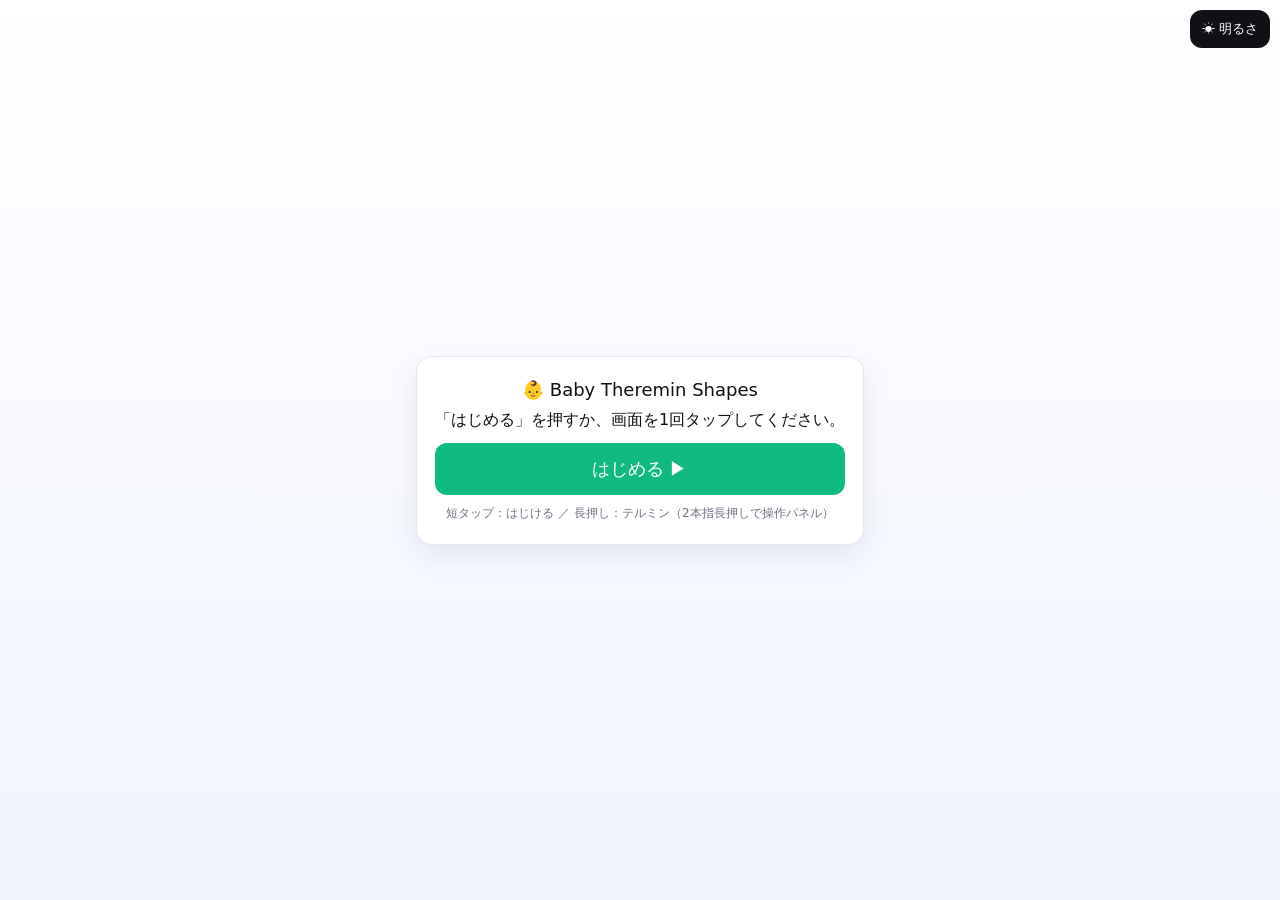
==== commit 30550f98: "Add files via upload" ====
--- a/index.html
+++ b/index.html
@@ -3,14 +3,14 @@
 <head>
 <meta charset="utf-8" />
 <meta name="viewport" content="width=device-width,initial-scale=1,maximum-scale=1,user-scalable=no,viewport-fit=cover"/>
-<title>Baby Theremin Shapes — v1.7.4</title>
-<link rel="manifest" href="./manifest.json?v=1.7.4">
+<title>Baby Theremin Shapes — v1.7.5</title>
+<link rel="manifest" href="./manifest.json?v=1.7.5">
 <meta name="theme-color" content="#ffffff">
 <style>
-  :root{ --bg:#fafbfe; --panel:#ffffffcc; --text:#10121a; --muted:#6b7280; --stroke1:#1f2937; }
-  html,body{ height:100%; margin:0; background:var(--bg); color:var(--text); font-family:system-ui,-apple-system,Roboto,"Noto Sans JP",sans-serif; overscroll-behavior:none; }
+  :root{ --bg:#fafbfe; --panel:#ffffffcc; --text:#10121a; }
+  html,body{ height:100%; margin:0; background:var(--bg); color:var(--text); font-family:system-ui,-apple-system,Roboto,"Noto Sans JP",sans-serif; }
   #app{ position:fixed; inset:0; }
-  .starter{position:absolute; inset:0; display:flex; align-items:center; justify-content:center; background:linear-gradient(180deg,#ffffff,#f0f4ff); z-index:10;}
+  .starter{position:absolute; inset:0; display:flex; align-items:center; justify-content:center; background:linear-gradient(180deg,#ffffff,#f0f4ff);}
   .starter .card{background:#fff;border:1px solid #e5e7eb;border-radius:16px; padding:22px 18px; box-shadow:0 10px 30px rgba(0,0,0,.08); text-align:center; color:#111; max-width:90vw}
   .starter .big{font-size:18px; margin-bottom:10px}
   .starter .startbtn{appearance:none;border:0;background:#10b981;color:#fff;border-radius:12px;padding:14px 22px;font-size:18px;cursor:pointer; width:100%;}
@@ -36,10 +36,9 @@
       <div style="margin-top:12px;">
         <button id="startbtn" class="startbtn">はじめる ▶</button>
       </div>
-      <div class="small">短タップ：はじける ／ 長押し：テルミン</div>
+      <div class="small">短タップ：はじける ／ 長押し：テルミン（2本指長押しで操作パネル）</div>
     </div>
   </div>
-  <!-- canvasは起動後にJSで生成 -->
 </div>
 
 <div class="controls hidden" id="controls">
@@ -59,7 +58,7 @@
   <div class="range">テルミン音量 <input id="tvol" type="range" min="0" max="1" step="0.01" value="0.25"></div>
   <div class="range">かず <input id="count" type="range" min="5" max="60" step="1" value="26"></div>
   <div class="range">せんの太さ <input id="thick" type="range" min="2" max="16" step="1" value="7"></div>
-  <div class="range">ひかり <input id="glow" type="range" min="10" max="70" step="1" value="32"></div>
+  <div class="range">ひかり <input id="glow" type="range" min="10" max="70" step="1" value="40"></div>
   <div class="range">ビート反応<input id="beatAmt" type="range" min="0" max="0.5" step="0.01" value="0.22"></div>
 </div>
 
@@ -93,6 +92,31 @@
   var countUI=document.getElementById('count'), thickUI=document.getElementById('thick'), glowUI=document.getElementById('glow');
   var tvolUI=document.getElementById('tvol'), bgmUI=document.getElementById('bgm'), beatAmt=document.getElementById('beatAmt');
   var presetSel=document.getElementById('preset');
+
+  // panel toggle with reliable two-finger long press + triple tap fallback
+  var activePointers=new Map(); var holdTimer=null; var taps=0, tapTimer=null;
+  function togglePanel(){ controls.classList.toggle('hidden'); }
+  function clearPointers(){ activePointers.clear(); if(holdTimer){clearTimeout(holdTimer); holdTimer=null;} }
+  function onPointerDownForMenu(e){
+    activePointers.set(e.pointerId,{x:e.clientX,y:e.clientY});
+    if(activePointers.size>=2 && !holdTimer){ holdTimer=setTimeout(togglePanel,1100); }
+  }
+  function onPointerMoveForMenu(e){
+    var p=activePointers.get(e.pointerId);
+    if(!p) return;
+    if(Math.abs(e.clientX-p.x)>20||Math.abs(e.clientY-p.y)>20){ clearPointers(); }
+  }
+  function onPointerUpForMenu(){ clearPointers(); }
+  function attachPanelGestures(target){
+    target.addEventListener('pointerdown',onPointerDownForMenu,{passive:false});
+    target.addEventListener('pointermove',onPointerMoveForMenu,{passive:false});
+    target.addEventListener('pointerup',onPointerUpForMenu,{passive:false});
+    target.addEventListener('pointercancel',onPointerUpForMenu,{passive:false});
+    target.addEventListener('pointerdown', function(){
+      taps++; if(taps===1){ tapTimer=setTimeout(function(){taps=0},1200); }
+      if(taps>=3){ clearTimeout(tapTimer); taps=0; togglePanel(); }
+    });
+  }
 
   function ensureAudio(){
     if(actx) return;
@@ -129,19 +153,17 @@
   function startAll(){
     ensureAudio();
     try{ if(actx && actx.state!=='running') actx.resume(); }catch(_){}
-    // mount canvas
-    if(!cv){ cv=makeCanvas(); ctx=cv.getContext('2d',{alpha:false}); setupCanvas(); }
-    // hide starter, show controls
+    if(!cv){ cv=makeCanvas(); ctx=cv.getContext('2d',{alpha:false}); setupCanvas(); attachPanelGestures(cv); }
     if(starter && starter.parentNode){ starter.parentNode.removeChild(starter); }
   }
 
-  // start by button or first tap anywhere
   startbtn.addEventListener('click', function(e){ e.stopPropagation(); startAll(); });
   document.addEventListener('pointerdown', function one(){ startAll(); document.removeEventListener('pointerdown', one, {capture:false}); }, {capture:false, once:true});
 
   // ====== Canvas / Visuals ======
-  var t=0, visScale=1, beatBoost=0, shapes=[];
-  var COLORS=["#2563eb","#ef4444","#f59e0b","#10b981","#8b5cf6"], TYPES=["circle","triangle","square","star","heart"];
+  var t=0, visScale=1, shapes=[];
+  var COLORS=["#60a5fa","#f472b6","#facc15","#a78bfa","#34d399"]; // blue/pink/yellow/purple/green
+  var TYPES=["circle","triangle","square","star","heart"];
   window.pitchHz=440;
 
   function setupCanvas(){
@@ -160,89 +182,37 @@
     addEventListener('orientationchange',fitEnsure,{passive:true});
     if(window.visualViewport){ visualViewport.addEventListener('resize',fitEnsure,{passive:true}); }
 
-    // gestures
-    var pressStart=0, dragging=false;
-    var lastPos={x:null,y:null};
-    var chime=new Audio("./Chime.mp3"); chime.volume=0.3;
-
-    function getCanvasPos(e){
-      var rect=cv.getBoundingClientRect();
-      var x=(e.clientX-rect.left)/rect.width*cv.width;
-      var y=(e.clientY-rect.top)/rect.height*cv.height;
-      if(isFinite(x)&&isFinite(y)) return {x:x,y:y};
-      return null;
-    }
-    function updateLastPos(e){ var p=getCanvasPos(e); if(p){ lastPos=p; } }
+    // gestures for sound / burst
+    var pressStart=0, dragging=false; var lastPos={x:null,y:null}; var chime=new Audio("./Chime.mp3"); chime.volume=0.3;
+    function getCanvasPos(e){ var r=cv.getBoundingClientRect(); var x=(e.clientX-r.left)/r.width*cv.width; var y=(e.clientY-r.top)/r.height*cv.height; if(isFinite(x)&&isFinite(y)) return {x:x,y:y}; return null; }
+    function updateLastPos(e){ var p=getCanvasPos(e); if(p) lastPos=p; }
 
     cv.addEventListener('pointerdown', function(e){ pressStart=Date.now(); dragging=true; updateLastPos(e); });
-    cv.addEventListener('pointermove', function(e){
-      if(!dragging) return;
-      updateLastPos(e);
-      if(Date.now()-pressStart>180){ onThereminDrag(e); gateOn(); }
-    });
-    window.addEventListener('pointerup', function(e){
-      if(!dragging) return;
-      dragging=false;
-      var dur=Date.now()-pressStart;
-      if(dur<=180){
-        doPluck();
-        try{ chime.currentTime=0; chime.play(); }catch(_){}
-        doBurst(e);
-      } else { gateOff(); }
-    });
+    cv.addEventListener('pointermove', function(e){ if(!dragging) return; updateLastPos(e); if(Date.now()-pressStart>180){ onThereminDrag(e); gateOn(); } });
+    window.addEventListener('pointerup', function(e){ if(!dragging) return; dragging=false; var dur=Date.now()-pressStart; if(dur<=180){ doPluck(); try{ chime.currentTime=0; chime.play(); }catch(_ ){} doBurst(e); } else { gateOff(); } });
     cv.addEventListener('pointercancel', function(){ dragging=false; gateOff(); });
 
-    function onThereminDrag(e){
-      var p=getCanvasPos(e); if(!p) return;
-      var beta=(p.y/cv.height - 0.5)*360;
-      setPitchFromBeta(beta);
-    }
+    function onThereminDrag(e){ var p=getCanvasPos(e); if(!p) return; var beta=(p.y/cv.height - 0.5)*360; setPitchFromBeta(beta); }
 
     function reset(){ shapes.length=0; var n=Math.max(5,(countUI.value|0)); for(var i=0;i<n;i++){ var type=TYPES[i%TYPES.length], r=70*(0.6+Math.random()*0.6), x=Math.random()*cv.width, y=Math.random()*cv.height, rot=Math.random()*Math.PI*2, vx=(Math.random()-0.5)*0.5, vy=(Math.random()-0.5)*0.5, color=COLORS[i%COLORS.length]; shapes.push({type:type,x:x,y:y,r:r,rot:rot,vx:vx,vy:vy,pulse:0,color:color,flash:0}); } }
     document.getElementById('count').addEventListener('input', reset); reset();
 
-    function doBurst(e){
-      var p=getCanvasPos(e) || lastPos;
-      if(!p) return;
-      var px=p.x, py=p.y;
-      for(var i=0;i<shapes.length;i++){
-        var s=shapes[i];
-        var ang=Math.atan2(s.y-py, s.x-px);
-        var f=4.5 + Math.random()*3.0;
-        s.vx += Math.cos(ang)*f; s.vy += Math.sin(ang)*f;
-        s.pulse = Math.min(1.5, s.pulse+1.2);
-        s.flash = 1.0;
-      }
-    }
-
-    function drawShape(type,r){ if(type==="circle"){ctx.beginPath(); ctx.arc(0,0,r,0,Math.PI*2); ctx.stroke(); return;} if(type==="triangle"){ctx.beginPath(); var h=r*1.1; ctx.moveTo(0,-h); ctx.lineTo(h*Math.sin(Math.PI/3), h*Math.cos(Math.PI/3)); ctx.lineTo(-h*Math.sin(Math.PI/3), h*Math.cos(Math.PI/3)); ctx.closePath(); ctx.stroke(); return;} if(type==="square"){ ctx.strokeRect(-r,-r,r*2,r*2); return;} if(type==="star"){ ctx.stroke(getStar(r)); return;} if(type==="heart"){ ctx.stroke(getHeart(r)); return;} }
-    function starPath(r,s){ var p=new Path2D(), st=Math.PI/s; p.moveTo(r,0); for(var i=0;i<s*2;i++){ var rr=(i%2===0)?r:r*0.45; var a=i*st; p.lineTo(Math.cos(a)*rr,Math.sin(a)*rr);} p.closePath(); return p; }
-    function heartPath(r){ var p=new Path2D(); p.moveTo(0,-r*0.2); p.bezierCurveTo(r*0.9,-r*0.9, r*1.4,r*0.5, 0,r*1.2); p.bezierCurveTo(-r*1.4,r*0.5, -r*0.9,-r*0.9, 0,-r*0.2); return p; }
-    var starCache=new Map(), heartCache=new Map(); function getStar(r){ var k=r|0; if(!starCache.has(k)) starCache.set(k,starPath(k,5)); return starCache.get(k);} function getHeart(r){ var k=r|0; if(!heartCache.has(k)) heartCache.set(k,heartPath(k)); return heartCache.get(k); }
+    function doBurst(e){ var p=getCanvasPos(e) || lastPos; if(!p) return; var px=p.x, py=p.y; for(var i=0;i<shapes.length;i++){ var s=shapes[i]; var ang=Math.atan2(s.y-py, s.x-px); var f=4.5 + Math.random()*3.0; s.vx += Math.cos(ang)*f; s.vy += Math.sin(ang)*f; s.pulse = Math.min(1.5, s.pulse+1.2); s.flash = 1.0; } }
+
+    function drawShape(type,r){ if(type==="circle"){ctx.beginPath(); ctx.arc(0,0,r,0,Math.PI*2); ctx.stroke(); return;} if(type==="triangle"){ctx.beginPath(); var h=r*1.1; ctx.moveTo(0,-h); ctx.lineTo(h*Math.sin(Math.PI/3), h*Math.cos(Math.PI/3)); ctx.lineTo(-h*Math.sin(Math.PI/3), h*Math.cos(Math.PI/3)); ctx.closePath(); ctx.stroke(); return;} if(type==="square"){ ctx.strokeRect(-r,-r,r*2,r*2); return;} if(type==="star"){ ctx.beginPath(); var st=Math.PI/5; for(var i=0;i<10;i++){ var rr=(i%2===0)?r:r*0.45; var a=i*st; ctx.lineTo(Math.cos(a)*rr,Math.sin(a)*rr); } ctx.closePath(); ctx.stroke(); return;} if(type==="heart"){ ctx.beginPath(); ctx.moveTo(0,-r*0.2); ctx.bezierCurveTo(r*0.9,-r*0.9, r*1.4,r*0.5, 0,r*1.2); ctx.bezierCurveTo(-r*1.4,r*0.5, -r*0.9,-r*0.9, 0,-r*0.2); ctx.stroke(); return;} }
 
     function draw(){
       var w=cv.width,h=cv.height;
-      if(!ctx) return;
       ctx.fillStyle=getComputedStyle(document.documentElement).getPropertyValue('--bg').trim() || '#ffffff';
       ctx.fillRect(0,0,w,h);
       var lineBase=parseFloat(thickUI.value);
       var glow=parseFloat(glowUI.value);
       var pmin=120, pmax=900;
       var pnorm=Math.min(1, Math.max(0, (window.pitchHz - pmin) / Math.max(1,(pmax-pmin)) ));
-      var add=0;
-      if(analyser){
-        var data=new Uint8Array(analyser.frequencyBinCount);
-        analyser.getByteFrequencyData(data);
-        var sum=0; for(var i=0;i<data.length;i++){ var v=data[i]/255; sum+=v*v; }
-        var rms=Math.sqrt(sum/data.length);
-        visScale = visScale || 1;
-        add = (rms) * parseFloat(beatAmt.value);
-      }
-      var targetScale = (0.5 + 1.1*pnorm) + add;
+      var targetScale = (0.5 + 1.1*pnorm);
       visScale += (targetScale - visScale) * 0.15;
 
-      for(var i=0;i<shapes.length;i++){
-        var s=shapes[i];
+      for(var i=0;i<shapes.length;i++){ var s=shapes[i];
         s.x+=s.vx; s.y+=s.vy; s.rot+=0.008;
         if(s.x<s.r){s.x=s.r; s.vx=Math.abs(s.vx);} if(s.x>w-s.r){s.x=w-s.r; s.vx=-Math.abs(s.vx);}
         if(s.y<s.r){s.y=s.r; s.vy=Math.abs(s.vy);} if(s.y>h-s.r){s.y=h-s.r; s.vy=-Math.abs(s.vy);}
@@ -251,8 +221,10 @@
         var rr=s.r*base*visScale; s.pulse*=0.92;
         ctx.save(); ctx.translate(s.x,s.y); ctx.rotate(s.rot);
         ctx.lineJoin="round"; ctx.lineCap="round";
-        ctx.shadowColor=s.color; ctx.shadowBlur=glow*2; ctx.strokeStyle=s.color; ctx.lineWidth=lineBase*2.6; drawShape(s.type,rr);
-        ctx.shadowBlur=glow*0.2; ctx.strokeStyle=getComputedStyle(document.documentElement).getPropertyValue('--stroke1').trim() || '#1f2937'; ctx.lineWidth=Math.max(1,lineBase*0.9); drawShape(s.type,rr);
+        // Glow look: colored outer stroke + white core, no black lines
+        ctx.shadowColor=s.color; ctx.shadowBlur=glow*2.2; ctx.strokeStyle=s.color; ctx.lineWidth=lineBase*2.6; drawShape(s.type,rr);
+        ctx.shadowBlur=glow*0.8; ctx.strokeStyle=s.color; ctx.lineWidth=lineBase*1.6; drawShape(s.type,rr);
+        ctx.shadowBlur=0; ctx.strokeStyle='#ffffff'; ctx.lineWidth=Math.max(1,lineBase*0.7); drawShape(s.type,rr);
         ctx.restore();
       }
       t++; requestAnimationFrame(draw);
@@ -260,45 +232,16 @@
     requestAnimationFrame(draw);
   }
 
-  // ====== Simple synth helpers ======
-  function doPluck(){
-    if(!actx) return;
-    var now=actx.currentTime;
-    var o=actx.createOscillator(); o.type='triangle';
-    var g=actx.createGain(); g.gain.value=0.0;
-    var lpf=actx.createBiquadFilter(); lpf.type='lowpass'; lpf.frequency.value=2400;
-    o.connect(lpf).connect(g).connect(actx.destination);
-    var f=window.pitchHz||440; o.frequency.value=f;
-    g.gain.setValueAtTime(0,now);
-    g.gain.linearRampToValueAtTime(0.9, now+0.01);
-    g.gain.exponentialRampToValueAtTime(0.0001, now+0.35);
-    o.start(now); o.stop(now+0.5);
-  }
-
-  function gateOn(){ if(!actx||!envGain) return; var t=actx.currentTime; envGain.gain.cancelScheduledValues(t); envGain.gain.setTargetAtTime(1.0,t,0.06); }
-  function gateOff(){ if(!actx||!envGain) return; var t=actx.currentTime; envGain.gain.cancelScheduledValues(t); envGain.gain.setTargetAtTime(0.0,t,0.12); }
-
-  function setPitchFromBeta(beta){
-    var pmin=120, pmax=900;
-    var n=Math.min(1,Math.max(0,(beta+180)/360));
-    var curve=Math.sin(n*Math.PI);
-    window.pitchHz = pmin + curve*(pmax-pmin);
-    if(actx&&oscA&&oscB){
-      var t=actx.currentTime;
-      oscA.frequency.setTargetAtTime(window.pitchHz,t,0.02);
-      oscB.frequency.setTargetAtTime(window.pitchHz,t,0.02);
-    }
-    if(actx&&thFilter){
-      thFilter.frequency.setTargetAtTime(1400 + curve*1200, actx.currentTime, 0.06);
-    }
-  }
-
-  // ====== Presets & folder BGM ======
+  // Simple synth helpers
+  function doPluck(){ if(!actx) return; var now=actx.currentTime; var o=actx.createOscillator(); o.type='triangle'; var g=actx.createGain(); g.gain.value=0.0; var lpf=actx.createBiquadFilter(); lpf.type='lowpass'; lpf.frequency.value=2400; o.connect(lpf).connect(g).connect(actx.destination); var f=window.pitchHz||440; o.frequency.value=f; g.gain.setValueAtTime(0,now); g.gain.linearRampToValueAtTime(0.9, now+0.01); g.gain.exponentialRampToValueAtTime(0.0001, now+0.35); o.start(now); o.stop(now+0.5); }
+  function gateOn(){ if(!envGain||!actx) return; var t=actx.currentTime; envGain.gain.cancelScheduledValues(t); envGain.gain.setTargetAtTime(1.0,t,0.06); }
+  function gateOff(){ if(!envGain||!actx) return; var t=actx.currentTime; envGain.gain.cancelScheduledValues(t); envGain.gain.setTargetAtTime(0.0,t,0.12); }
+  function setPitchFromBeta(beta){ var pmin=120, pmax=900; var n=Math.min(1,Math.max(0,(beta+180)/360)); var curve=Math.sin(n*Math.PI); window.pitchHz = pmin + curve*(pmax-pmin); if(actx&&oscA&&oscB){ var t=actx.currentTime; oscA.frequency.setTargetAtTime(window.pitchHz,t,0.02); oscB.frequency.setTargetAtTime(window.pitchHz,t,0.02); } if(actx&&thFilter){ thFilter.frequency.setTargetAtTime(1400 + curve*1200, actx.currentTime, 0.06); } }
+
+  // Presets & folder BGM
   var presetPlaying=false, seqTimer=null, seqPos=0, seqData=null, seqTempo=100;
   function stopPreset(){ presetPlaying=false; if(seqTimer){ clearTimeout(seqTimer); seqTimer=null; } seqPos=0; }
-  function startPreset(kind){
-    ensureAudio();
-    stopPreset();
+  function startPreset(kind){ ensureAudio(); stopPreset();
     function noteToHz(n){ return 440*Math.pow(2,(n-69)/12); }
     if(kind==='cute1'){ seqTempo=96; seqData=[60,60,67,67,69,69,67,null, 65,65,64,64,62,62,60,null]; }
     else if(kind==='cute2'){ seqTempo=112; seqData=[60,62,64,65,67,67,67,null, 67,69,71,72,71,69,67,null]; }
@@ -310,59 +253,22 @@
       if(!presetPlaying) return;
       var stepDur = 60/seqTempo;
       var n = seqData[seqPos % seqData.length];
-      if(n!=null){
-        var t=actx.currentTime;
-        var o=actx.createOscillator(); o.type='triangle';
-        var g=actx.createGain(); g.gain.value=0.0;
-        var f=noteToHz(n);
-        var lpf=actx.createBiquadFilter(); lpf.type='lowpass'; lpf.frequency.value=2200;
-        o.frequency.value=f;
-        o.connect(lpf).connect(g).connect(bgmBus);
-        g.gain.setValueAtTime(0,t);
-        g.gain.linearRampToValueAtTime(0.8,t+0.01);
-        g.gain.exponentialRampToValueAtTime(0.0001,t+stepDur*0.95);
-        o.start(t); o.stop(t+stepDur);
-      }
-      seqPos++;
-      seqTimer = setTimeout(tick, stepDur*1000);
+      if(n!=null){ var t=actx.currentTime; var o=actx.createOscillator(); o.type='triangle'; var g=actx.createGain(); g.gain.value=0.0; var f=noteToHz(n); var lpf=actx.createBiquadFilter(); lpf.type='lowpass'; lpf.frequency.value=2200; o.frequency.value=f; o.connect(lpf).connect(g).connect(bgmBus); g.gain.setValueAtTime(0,t); g.gain.linearRampToValueAtTime(0.8,t+0.01); g.gain.exponentialRampToValueAtTime(0.0001,t+stepDur*0.95); o.start(t); o.stop(t+stepDur); }
+      seqPos++; seqTimer = setTimeout(tick, stepDur*1000);
     })();
   }
-  presetSel.addEventListener('change', function(){
-    stopPreset();
-    if(presetSel.value==='none'){ return; }
-    try{ audio.pause(); }catch(_){}
-    startAll();
-    startPreset(presetSel.value);
-  });
+  presetSel.addEventListener('change', function(){ stopPreset(); if(presetSel.value==='none') return; try{ audio.pause(); }catch(_ ){} startAll(); startPreset(presetSel.value); });
 
   function naturalSort(a,b){ return a.name.localeCompare(b.name,'ja',{numeric:true}); }
-  document.getElementById('audDir').addEventListener('change', function(e){
-    startAll();
-    audList = Array.prototype.slice.call(e.target.files).filter(function(f){return f.type.indexOf('audio/')===0;}).sort(naturalSort);
-    audIdx=0; if(audList.length){ presetSel.value='none'; stopPreset(); playIndex(audIdx); }
-  });
-  function playIndex(i){ if(!audList.length) return; presetSel.value='none'; stopPreset(); audio.src=URL.createObjectURL(audList[i]); ensureAudio(); try{ if(actx && actx.state!=='running') actx.resume(); audio.play(); }catch(_){ } }
-  document.getElementById('next').addEventListener('click',function(){
-    if(presetSel.value!=='none'){ seqPos=0; return; }
-    if(!audList.length)return; audIdx=(audIdx+1)%audList.length; playIndex(audIdx);
-  });
-  document.getElementById('prev').addEventListener('click',function(){
-    if(presetSel.value!=='none'){ seqPos=0; return; }
-    if(!audList.length)return; audIdx=(audIdx-1+audList.length)%audList.length; playIndex(audIdx);
-  });
-  document.getElementById('play').addEventListener('click',function(){
-    startAll();
-    if(presetSel.value!=='none'){
-      if(presetPlaying){ stopPreset(); } else { startPreset(presetSel.value); }
-      return;
-    }
-    if(actx && actx.state!=='running') try{actx.resume();}catch(_){ }
-    if(audio.paused){ try{audio.play();}catch(_){ } } else { audio.pause(); }
-  });
+  document.getElementById('audDir').addEventListener('change', function(e){ startAll(); audList = Array.prototype.slice.call(e.target.files).filter(function(f){return f.type.indexOf('audio/')===0;}).sort(naturalSort); audIdx=0; if(audList.length){ presetSel.value='none'; stopPreset(); playIndex(audIdx); } });
+  function playIndex(i){ if(!audList.length) return; presetSel.value='none'; stopPreset(); audio.src=URL.createObjectURL(audList[i]); ensureAudio(); try{ if(actx && actx.state!=='running') actx.resume(); audio.play(); }catch(_ ) { } }
+  document.getElementById('next').addEventListener('click',function(){ if(presetSel.value!=='none'){ seqPos=0; return; } if(!audList.length)return; audIdx=(audIdx+1)%audList.length; playIndex(audIdx); });
+  document.getElementById('prev').addEventListener('click',function(){ if(presetSel.value!=='none'){ seqPos=0; return; } if(!audList.length)return; audIdx=(audIdx-1+audList.length)%audList.length; playIndex(audIdx); });
+  document.getElementById('play').addEventListener('click',function(){ startAll(); if(presetSel.value!=='none'){ if(presetPlaying){ stopPreset(); } else { startPreset(presetSel.value); } return; } if(actx && actx.state!=='running') try{actx.resume();}catch(_ ){} if(audio.paused){ try{audio.play();}catch(_ ){} } else { audio.pause(); } });
 
 })();</script>
 <script>
-if("serviceWorker" in navigator){ navigator.serviceWorker.register("./sw.js?v=1.7.4"); }
+if("serviceWorker" in navigator){ navigator.serviceWorker.register("./sw.js?v=1.7.5"); }
 </script>
 </body>
 </html>
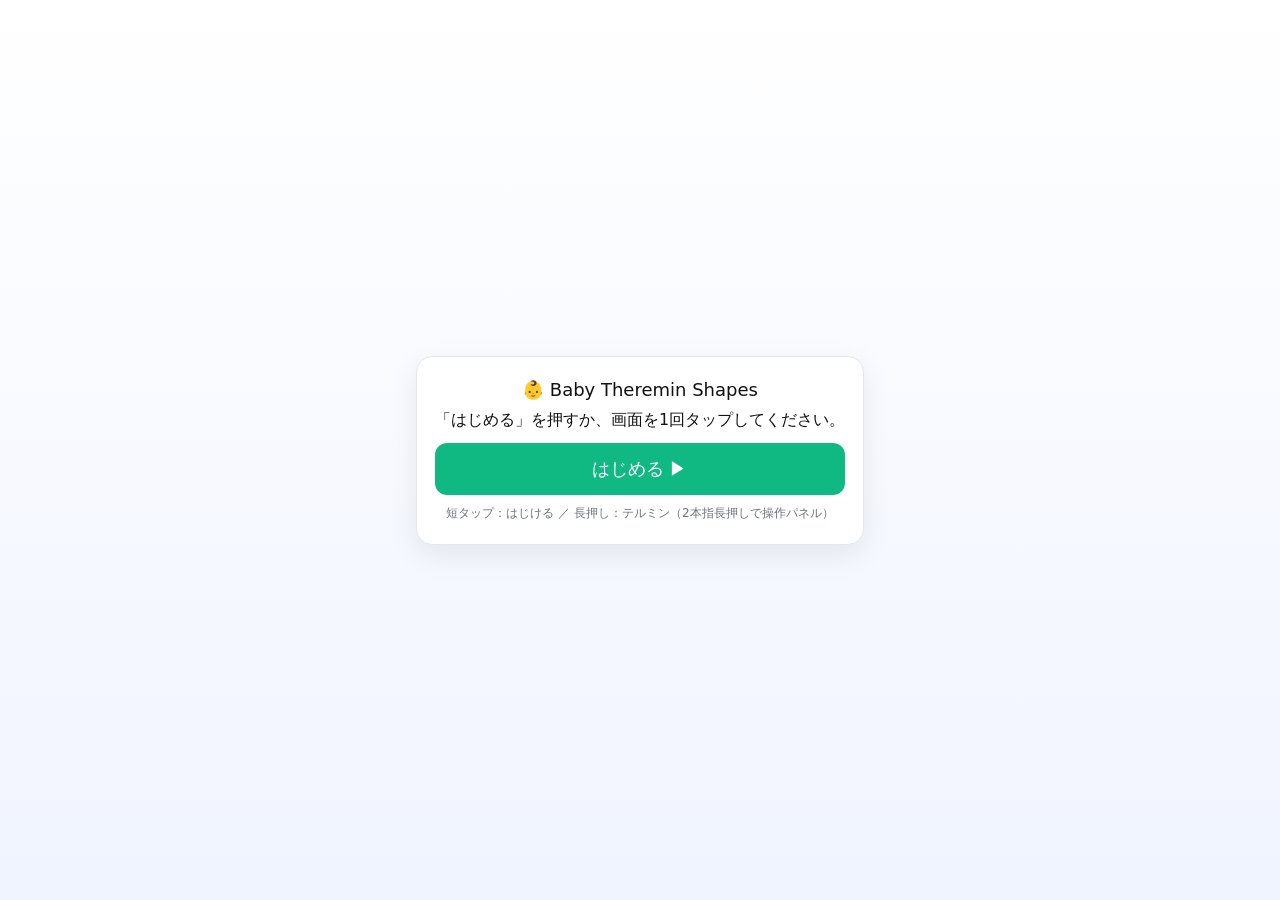
==== commit d191aab0: "Add files via upload" ====
--- a/index.html
+++ b/index.html
@@ -3,12 +3,12 @@
 <head>
 <meta charset="utf-8" />
 <meta name="viewport" content="width=device-width,initial-scale=1,maximum-scale=1,user-scalable=no,viewport-fit=cover"/>
-<title>Baby Theremin Shapes — v1.7.5</title>
-<link rel="manifest" href="./manifest.json?v=1.7.5">
+<title>Baby Theremin Shapes — v1.7.8</title>
+<link rel="manifest" href="./manifest.json?v=1.7.8">
 <meta name="theme-color" content="#ffffff">
 <style>
   :root{ --bg:#fafbfe; --panel:#ffffffcc; --text:#10121a; }
-  html,body{ height:100%; margin:0; background:var(--bg); color:var(--text); font-family:system-ui,-apple-system,Roboto,"Noto Sans JP",sans-serif; }
+  html,body{ height:100%; margin:0; background:var(--bg); color:var(--text); font-family:system-ui,-apple-system,Roboto,"Noto Sans JP",sans-serif; overscroll-behavior:none; position:fixed; width:100%; }
   #app{ position:fixed; inset:0; }
   .starter{position:absolute; inset:0; display:flex; align-items:center; justify-content:center; background:linear-gradient(180deg,#ffffff,#f0f4ff);}
   .starter .card{background:#fff;border:1px solid #e5e7eb;border-radius:16px; padding:22px 18px; box-shadow:0 10px 30px rgba(0,0,0,.08); text-align:center; color:#111; max-width:90vw}
@@ -23,12 +23,12 @@
   .range,.select{display:inline-flex;align-items:center;gap:10px;background:#0f1117; color:#E8EAF2; border-radius:14px;padding:10px 12px; box-shadow:0 2px 8px rgba(0,0,0,.2)}
   input[type="range"]{width:160px}
   select{background:transparent;color:#E8EAF2;border:1px solid #222;padding:8px 10px;border-radius:10px}
-  #theme{ position:fixed; right:10px; top:10px; z-index:20; appearance:none; border:0; border-radius:12px; background:#0f1117; color:#fff; padding:10px 12px; }
+  /* hidden but tappable input for iOS */
+  .visually-hidden{ position:absolute; left:-9999px; width:1px; height:1px; opacity:0; }
 </style>
 </head>
 <body>
 <div id="app">
-  <button id="theme">☀ 明るさ</button>
   <div id="starter" class="starter">
     <div class="card">
       <div class="big">👶 Baby Theremin Shapes</div>
@@ -42,7 +42,7 @@
 </div>
 
 <div class="controls hidden" id="controls">
-  <label class="btn">🎵 おんがくフォルダ<input id="audDir" type="file" webkitdirectory directory multiple accept="audio/*" hidden></label>
+  <label class="btn" id="dirBtn">🎵 音楽をえらぶ<input id="audDir" type="file" multiple accept="audio/*" class="visually-hidden"></label>
   <div class="select">🎶 プリセット
     <select id="preset">
       <option value="none">（なし）</option>
@@ -55,19 +55,21 @@
   <button id="play" class="btn">▶ / ❚❚</button>
   <button id="next" class="btn">つぎ →</button>
   <div class="range">BGM音量 <input id="bgm" type="range" min="0" max="1" step="0.01" value="0.7"></div>
-  <div class="range">テルミン音量 <input id="tvol" type="range" min="0" max="1" step="0.01" value="0.25"></div>
+  <div class="range">テルミン音量 <input id="tvol" type="range" min="0" max="1" step="0.01" value="0.4"></div>
   <div class="range">かず <input id="count" type="range" min="5" max="60" step="1" value="26"></div>
   <div class="range">せんの太さ <input id="thick" type="range" min="2" max="16" step="1" value="7"></div>
-  <div class="range">ひかり <input id="glow" type="range" min="10" max="70" step="1" value="40"></div>
-  <div class="range">ビート反応<input id="beatAmt" type="range" min="0" max="0.5" step="0.01" value="0.22"></div>
+  <div class="range">ひかり <input id="glow" type="range" min="10" max="70" step="1" value="44"></div>
+  <div class="range">ビート反応<input id="beatAmt" type="range" min="0" max="0.5" step="0.01" value="0.18"></div>
 </div>
 
 <script>
 (function(){
+  // prevent pull-to-refresh on iOS
+  document.addEventListener('touchmove', e=>e.preventDefault(), {passive:false});
+
   var app = document.getElementById('app');
   var starter = document.getElementById('starter');
   var startbtn = document.getElementById('startbtn');
-  var themeBtn = document.getElementById('theme');
   var controls=document.getElementById('controls');
 
   function makeCanvas(){
@@ -78,13 +80,7 @@
     return cv;
   }
 
-  themeBtn.addEventListener('click', function(e){
-    e.stopPropagation();
-    document.documentElement.classList.toggle('dark');
-    themeBtn.textContent = document.documentElement.classList.contains('dark') ? '🌙 暗くする' : '☀ 明るさ';
-  });
-
-  // Audio / Graphics state
+  // ===== Audio (kept from v1.7.7 cute timbre) =====
   var actx=null, analyser=null, thFilter=null, thAmp=null, oscA=null, oscB=null, lfoTrem=null, lfoTremGain=null, lfoVib=null, lfoVibGain=null, envGain=null;
   var audList=[], audIdx=0, audio=new Audio(); audio.preload='auto', audio.crossOrigin='anonymous';
   var bgmBus=null;
@@ -92,30 +88,26 @@
   var countUI=document.getElementById('count'), thickUI=document.getElementById('thick'), glowUI=document.getElementById('glow');
   var tvolUI=document.getElementById('tvol'), bgmUI=document.getElementById('bgm'), beatAmt=document.getElementById('beatAmt');
   var presetSel=document.getElementById('preset');
-
-  // panel toggle with reliable two-finger long press + triple tap fallback
+  var dirInput=document.getElementById('audDir');
+
+  // Enable directory selection where available
+  try{
+    if('webkitdirectory' in dirInput){
+      dirInput.setAttribute('webkitdirectory','');
+      dirInput.setAttribute('directory','');
+    }
+  }catch(_){}
+
+  // panel toggle (two-finger long press or triple tap)
   var activePointers=new Map(); var holdTimer=null; var taps=0, tapTimer=null;
   function togglePanel(){ controls.classList.toggle('hidden'); }
   function clearPointers(){ activePointers.clear(); if(holdTimer){clearTimeout(holdTimer); holdTimer=null;} }
-  function onPointerDownForMenu(e){
-    activePointers.set(e.pointerId,{x:e.clientX,y:e.clientY});
-    if(activePointers.size>=2 && !holdTimer){ holdTimer=setTimeout(togglePanel,1100); }
-  }
-  function onPointerMoveForMenu(e){
-    var p=activePointers.get(e.pointerId);
-    if(!p) return;
-    if(Math.abs(e.clientX-p.x)>20||Math.abs(e.clientY-p.y)>20){ clearPointers(); }
-  }
-  function onPointerUpForMenu(){ clearPointers(); }
   function attachPanelGestures(target){
-    target.addEventListener('pointerdown',onPointerDownForMenu,{passive:false});
-    target.addEventListener('pointermove',onPointerMoveForMenu,{passive:false});
-    target.addEventListener('pointerup',onPointerUpForMenu,{passive:false});
-    target.addEventListener('pointercancel',onPointerUpForMenu,{passive:false});
-    target.addEventListener('pointerdown', function(){
-      taps++; if(taps===1){ tapTimer=setTimeout(function(){taps=0},1200); }
-      if(taps>=3){ clearTimeout(tapTimer); taps=0; togglePanel(); }
-    });
+    target.addEventListener('pointerdown',e=>{activePointers.set(e.pointerId,{x:e.clientX,y:e.clientY}); if(activePointers.size>=2&&!holdTimer){ holdTimer=setTimeout(togglePanel,1100);}},{passive:false});
+    target.addEventListener('pointermove',e=>{ var p=activePointers.get(e.pointerId); if(!p) return; if(Math.abs(e.clientX+p.y-(p.x+e.clientY))>20) clearPointers(); },{passive:false});
+    target.addEventListener('pointerup',()=>clearPointers(),{passive:false});
+    target.addEventListener('pointercancel',()=>clearPointers(),{passive:false});
+    target.addEventListener('pointerdown', ()=>{ taps++; if(taps===1){ tapTimer=setTimeout(()=>taps=0,1200);} if(taps>=3){ clearTimeout(tapTimer); taps=0; togglePanel(); } });
   }
 
   function ensureAudio(){
@@ -124,20 +116,23 @@
     bgmBus=actx.createGain(); bgmBus.gain.value=parseFloat(bgmUI.value);
     analyser=actx.createAnalyser(); analyser.fftSize=256;
 
-    thFilter=actx.createBiquadFilter(); thFilter.type='lowpass'; thFilter.frequency.value=1800;
     envGain=actx.createGain(); envGain.gain.value=0.0;
     thAmp=actx.createGain(); thAmp.gain.value=parseFloat(tvolUI.value);
+    thFilter=actx.createBiquadFilter(); thFilter.type='lowpass'; thFilter.frequency.value=1700; thFilter.Q.value=0.7;
+
     oscA=actx.createOscillator(); oscA.type='sine';
-    oscB=actx.createOscillator(); oscB.type='sine';
-    lfoTrem=actx.createOscillator(); lfoTrem.type='sine'; lfoTrem.frequency.value=0.7;
-    lfoTremGain=actx.createGain(); lfoTremGain.gain.value=0.1;
-    lfoVib=actx.createOscillator(); lfoVib.type='sine'; lfoVib.frequency.value=5.0;
-    lfoVibGain=actx.createGain(); lfoVibGain.gain.value=3.5;
+    oscB=actx.createOscillator(); oscB.type='sine'; oscB.detune.value=+6;
+
+    lfoTrem=actx.createOscillator(); lfoTrem.type='sine'; lfoTrem.frequency.value=0.9;
+    lfoTremGain=actx.createGain(); lfoTremGain.gain.value=0.08;
+
+    lfoVib=actx.createOscillator(); lfoVib.type='sine'; lfoVib.frequency.value=5.5;
+    lfoVibGain=actx.createGain(); lfoVibGain.gain.value=7.0;
 
     oscA.connect(thFilter); oscB.connect(thFilter);
     thFilter.connect(envGain).connect(thAmp).connect(analyser).connect(actx.destination);
     lfoVib.connect(lfoVibGain); lfoVibGain.connect(oscA.detune); lfoVibGain.connect(oscB.detune);
-    lfoTrem.connect(lfoTremGain).connect(thAmp.gain);
+    lfoTrem.connect(lfoTremGain).connect(envGain.gain);
 
     var src=actx.createMediaElementSource(audio);
     src.connect(bgmBus);
@@ -160,9 +155,9 @@
   startbtn.addEventListener('click', function(e){ e.stopPropagation(); startAll(); });
   document.addEventListener('pointerdown', function one(){ startAll(); document.removeEventListener('pointerdown', one, {capture:false}); }, {capture:false, once:true});
 
-  // ====== Canvas / Visuals ======
+  // ====== Canvas / Visuals & Interaction (from v1.7.7) ======
   var t=0, visScale=1, shapes=[];
-  var COLORS=["#60a5fa","#f472b6","#facc15","#a78bfa","#34d399"]; // blue/pink/yellow/purple/green
+  var COLORS=["#60a5fa","#f472b6","#facc15","#a78bfa","#34d399"];
   var TYPES=["circle","triangle","square","star","heart"];
   window.pitchHz=440;
 
@@ -182,15 +177,41 @@
     addEventListener('orientationchange',fitEnsure,{passive:true});
     if(window.visualViewport){ visualViewport.addEventListener('resize',fitEnsure,{passive:true}); }
 
-    // gestures for sound / burst
-    var pressStart=0, dragging=false; var lastPos={x:null,y:null}; var chime=new Audio("./Chime.mp3"); chime.volume=0.3;
+    var pressStart=0, dragging=false, thereminOn=false, holdId=null;
+    var lastPos={x:null,y:null};
+    var chime=new Audio("./Chime.mp3"); chime.volume=0.3;
+
     function getCanvasPos(e){ var r=cv.getBoundingClientRect(); var x=(e.clientX-r.left)/r.width*cv.width; var y=(e.clientY-r.top)/r.height*cv.height; if(isFinite(x)&&isFinite(y)) return {x:x,y:y}; return null; }
     function updateLastPos(e){ var p=getCanvasPos(e); if(p) lastPos=p; }
-
-    cv.addEventListener('pointerdown', function(e){ pressStart=Date.now(); dragging=true; updateLastPos(e); });
-    cv.addEventListener('pointermove', function(e){ if(!dragging) return; updateLastPos(e); if(Date.now()-pressStart>180){ onThereminDrag(e); gateOn(); } });
-    window.addEventListener('pointerup', function(e){ if(!dragging) return; dragging=false; var dur=Date.now()-pressStart; if(dur<=180){ doPluck(); try{ chime.currentTime=0; chime.play(); }catch(_ ){} doBurst(e); } else { gateOff(); } });
-    cv.addEventListener('pointercancel', function(){ dragging=false; gateOff(); });
+    function startTheremin(){ thereminOn=true; var t=actx.currentTime; envGain.gain.cancelScheduledValues(t); envGain.gain.setTargetAtTime(1.0,t,0.02); }
+    function stopTheremin(){ thereminOn=false; var t=actx.currentTime; envGain.gain.cancelScheduledValues(t); envGain.gain.setTargetAtTime(0.0,t,0.10); if(holdId){clearTimeout(holdId); holdId=null;} }
+
+    cv.addEventListener('pointerdown', function(e){
+      pressStart=Date.now(); dragging=true; updateLastPos(e);
+      if(holdId) clearTimeout(holdId);
+      holdId = setTimeout(function(){ startTheremin(); }, 220);
+    });
+
+    cv.addEventListener('pointermove', function(e){
+      if(!dragging) return;
+      updateLastPos(e);
+      if(thereminOn){ onThereminDrag(e); }
+    });
+
+    window.addEventListener('pointerup', function(e){
+      if(!dragging) return;
+      dragging=false;
+      if(holdId){ clearTimeout(holdId); holdId=null; }
+      if(thereminOn){
+        stopTheremin();
+      }else{
+        doPluck();
+        try{ chime.currentTime=0; chime.play(); }catch(_){}
+        doBurst(e);
+      }
+    });
+
+    cv.addEventListener('pointercancel', function(){ dragging=false; if(holdId){clearTimeout(holdId); holdId=null;} stopTheremin(); });
 
     function onThereminDrag(e){ var p=getCanvasPos(e); if(!p) return; var beta=(p.y/cv.height - 0.5)*360; setPitchFromBeta(beta); }
 
@@ -203,12 +224,13 @@
 
     function draw(){
       var w=cv.width,h=cv.height;
+      if(!ctx) return;
       ctx.fillStyle=getComputedStyle(document.documentElement).getPropertyValue('--bg').trim() || '#ffffff';
       ctx.fillRect(0,0,w,h);
       var lineBase=parseFloat(thickUI.value);
       var glow=parseFloat(glowUI.value);
       var pmin=120, pmax=900;
-      var pnorm=Math.min(1, Math.max(0, (window.pitchHz - pmin) / Math.max(1,(pmax-pmin)) ));
+      var pnorm=Math.min(1, Math.max(0, (window.pitchHz - pmin) / Math.max(1,(pmax-pmin))  ));
       var targetScale = (0.5 + 1.1*pnorm);
       visScale += (targetScale - visScale) * 0.15;
 
@@ -221,7 +243,7 @@
         var rr=s.r*base*visScale; s.pulse*=0.92;
         ctx.save(); ctx.translate(s.x,s.y); ctx.rotate(s.rot);
         ctx.lineJoin="round"; ctx.lineCap="round";
-        // Glow look: colored outer stroke + white core, no black lines
+        // Glow style
         ctx.shadowColor=s.color; ctx.shadowBlur=glow*2.2; ctx.strokeStyle=s.color; ctx.lineWidth=lineBase*2.6; drawShape(s.type,rr);
         ctx.shadowBlur=glow*0.8; ctx.strokeStyle=s.color; ctx.lineWidth=lineBase*1.6; drawShape(s.type,rr);
         ctx.shadowBlur=0; ctx.strokeStyle='#ffffff'; ctx.lineWidth=Math.max(1,lineBase*0.7); drawShape(s.type,rr);
@@ -232,10 +254,8 @@
     requestAnimationFrame(draw);
   }
 
-  // Simple synth helpers
-  function doPluck(){ if(!actx) return; var now=actx.currentTime; var o=actx.createOscillator(); o.type='triangle'; var g=actx.createGain(); g.gain.value=0.0; var lpf=actx.createBiquadFilter(); lpf.type='lowpass'; lpf.frequency.value=2400; o.connect(lpf).connect(g).connect(actx.destination); var f=window.pitchHz||440; o.frequency.value=f; g.gain.setValueAtTime(0,now); g.gain.linearRampToValueAtTime(0.9, now+0.01); g.gain.exponentialRampToValueAtTime(0.0001, now+0.35); o.start(now); o.stop(now+0.5); }
-  function gateOn(){ if(!envGain||!actx) return; var t=actx.currentTime; envGain.gain.cancelScheduledValues(t); envGain.gain.setTargetAtTime(1.0,t,0.06); }
-  function gateOff(){ if(!envGain||!actx) return; var t=actx.currentTime; envGain.gain.cancelScheduledValues(t); envGain.gain.setTargetAtTime(0.0,t,0.12); }
+  // Simple pluck
+  function doPluck(){ if(!actx) return; var now=actx.currentTime; var o=actx.createOscillator(); o.type='triangle'; var g=actx.createGain(); g.gain.value=0.0; var lpf=actx.createBiquadFilter(); lpf.type='lowpass'; lpf.frequency.value=2400; o.connect(lpf).connect(g).connect(actx.destination); var f=window.pitchHz||440; o.frequency.value=f; g.gain.setValueAtTime(0,now); g.gain.linearRampToValueAtTime(0.9, now+0.01); g.gain.exponentialRampToValueAtTime(0.0001, now+0.28); o.start(now); o.stop(now+0.4); }
   function setPitchFromBeta(beta){ var pmin=120, pmax=900; var n=Math.min(1,Math.max(0,(beta+180)/360)); var curve=Math.sin(n*Math.PI); window.pitchHz = pmin + curve*(pmax-pmin); if(actx&&oscA&&oscB){ var t=actx.currentTime; oscA.frequency.setTargetAtTime(window.pitchHz,t,0.02); oscB.frequency.setTargetAtTime(window.pitchHz,t,0.02); } if(actx&&thFilter){ thFilter.frequency.setTargetAtTime(1400 + curve*1200, actx.currentTime, 0.06); } }
 
   // Presets & folder BGM
@@ -260,7 +280,11 @@
   presetSel.addEventListener('change', function(){ stopPreset(); if(presetSel.value==='none') return; try{ audio.pause(); }catch(_ ){} startAll(); startPreset(presetSel.value); });
 
   function naturalSort(a,b){ return a.name.localeCompare(b.name,'ja',{numeric:true}); }
-  document.getElementById('audDir').addEventListener('change', function(e){ startAll(); audList = Array.prototype.slice.call(e.target.files).filter(function(f){return f.type.indexOf('audio/')===0;}).sort(naturalSort); audIdx=0; if(audList.length){ presetSel.value='none'; stopPreset(); playIndex(audIdx); } });
+  dirInput.addEventListener('change', function(e){
+    startAll();
+    audList = Array.prototype.slice.call(e.target.files).filter(function(f){return f.type.indexOf('audio/')===0;}).sort(naturalSort);
+    audIdx=0; if(audList.length){ presetSel.value='none'; stopPreset(); playIndex(audIdx); }
+  });
   function playIndex(i){ if(!audList.length) return; presetSel.value='none'; stopPreset(); audio.src=URL.createObjectURL(audList[i]); ensureAudio(); try{ if(actx && actx.state!=='running') actx.resume(); audio.play(); }catch(_ ) { } }
   document.getElementById('next').addEventListener('click',function(){ if(presetSel.value!=='none'){ seqPos=0; return; } if(!audList.length)return; audIdx=(audIdx+1)%audList.length; playIndex(audIdx); });
   document.getElementById('prev').addEventListener('click',function(){ if(presetSel.value!=='none'){ seqPos=0; return; } if(!audList.length)return; audIdx=(audIdx-1+audList.length)%audList.length; playIndex(audIdx); });
@@ -268,7 +292,7 @@
 
 })();</script>
 <script>
-if("serviceWorker" in navigator){ navigator.serviceWorker.register("./sw.js?v=1.7.5"); }
+if("serviceWorker" in navigator){ navigator.serviceWorker.register("./sw.js?v=1.7.8"); }
 </script>
 </body>
 </html>
